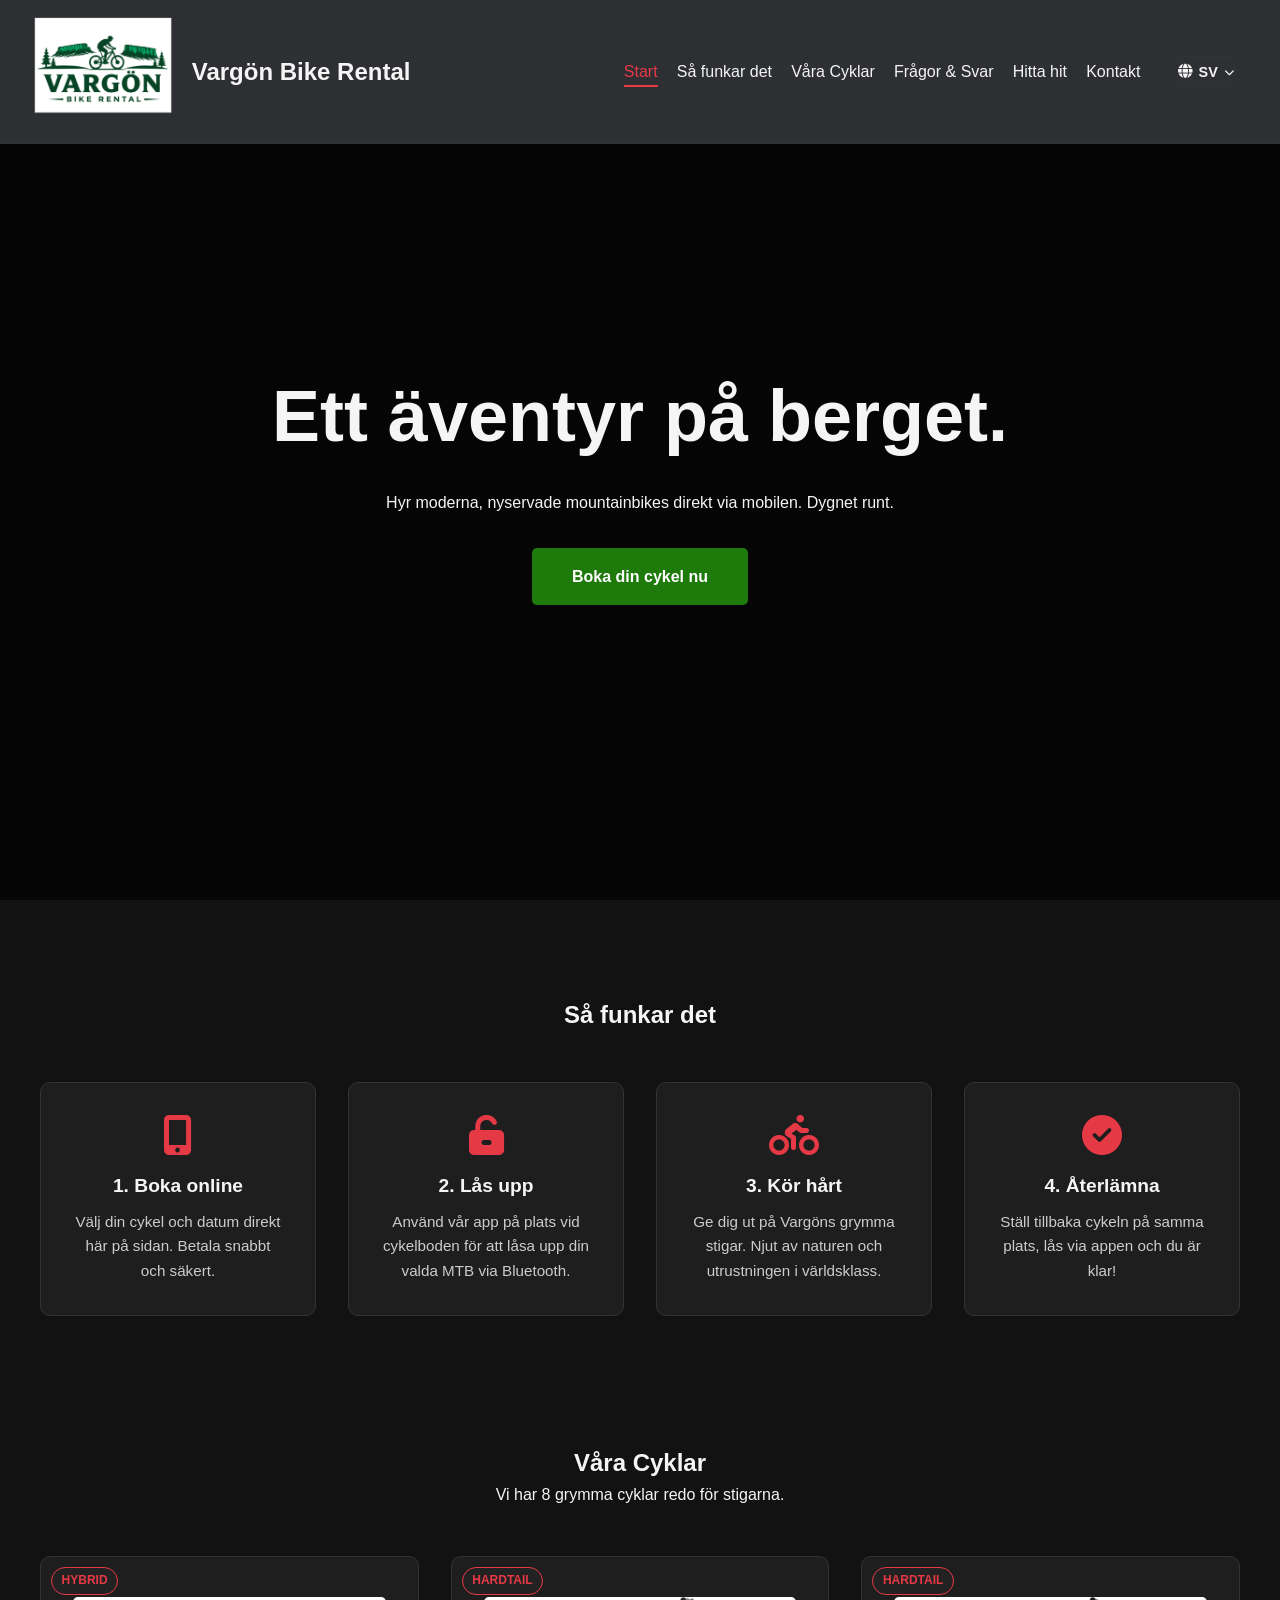
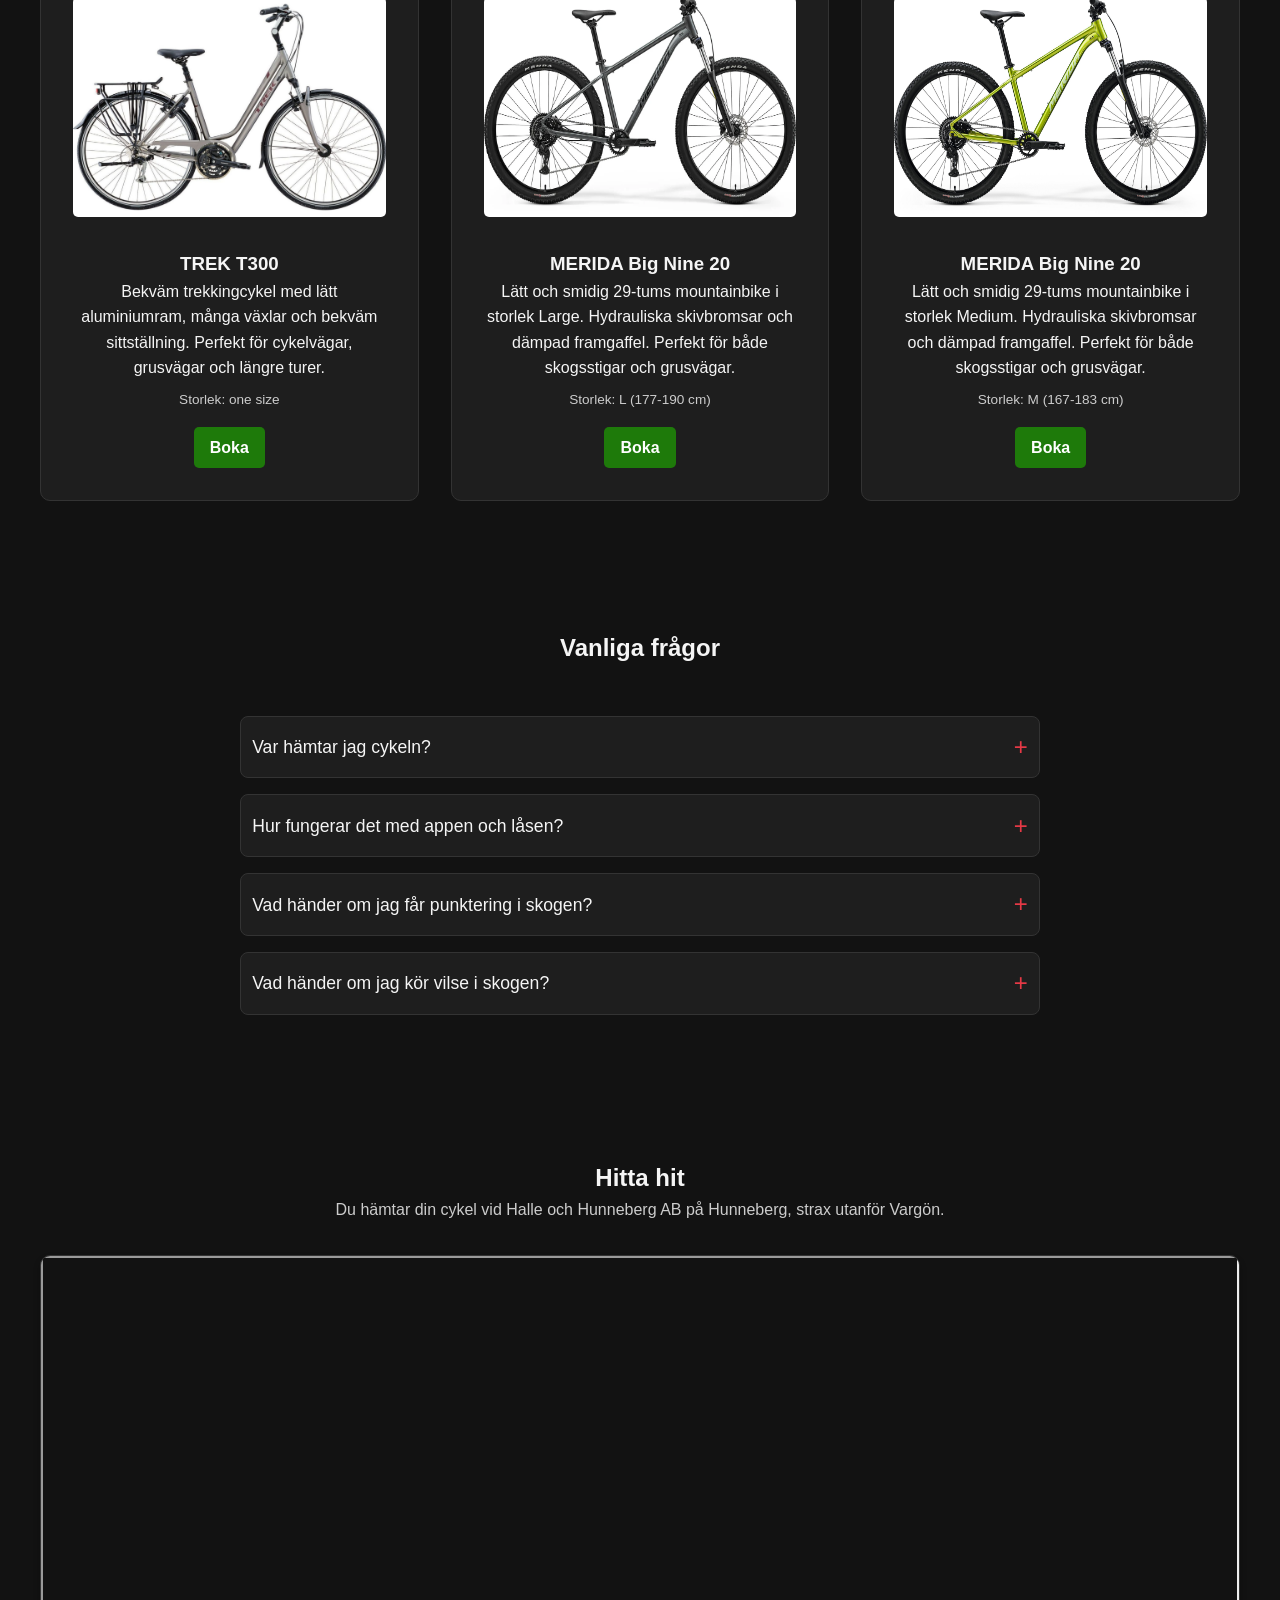
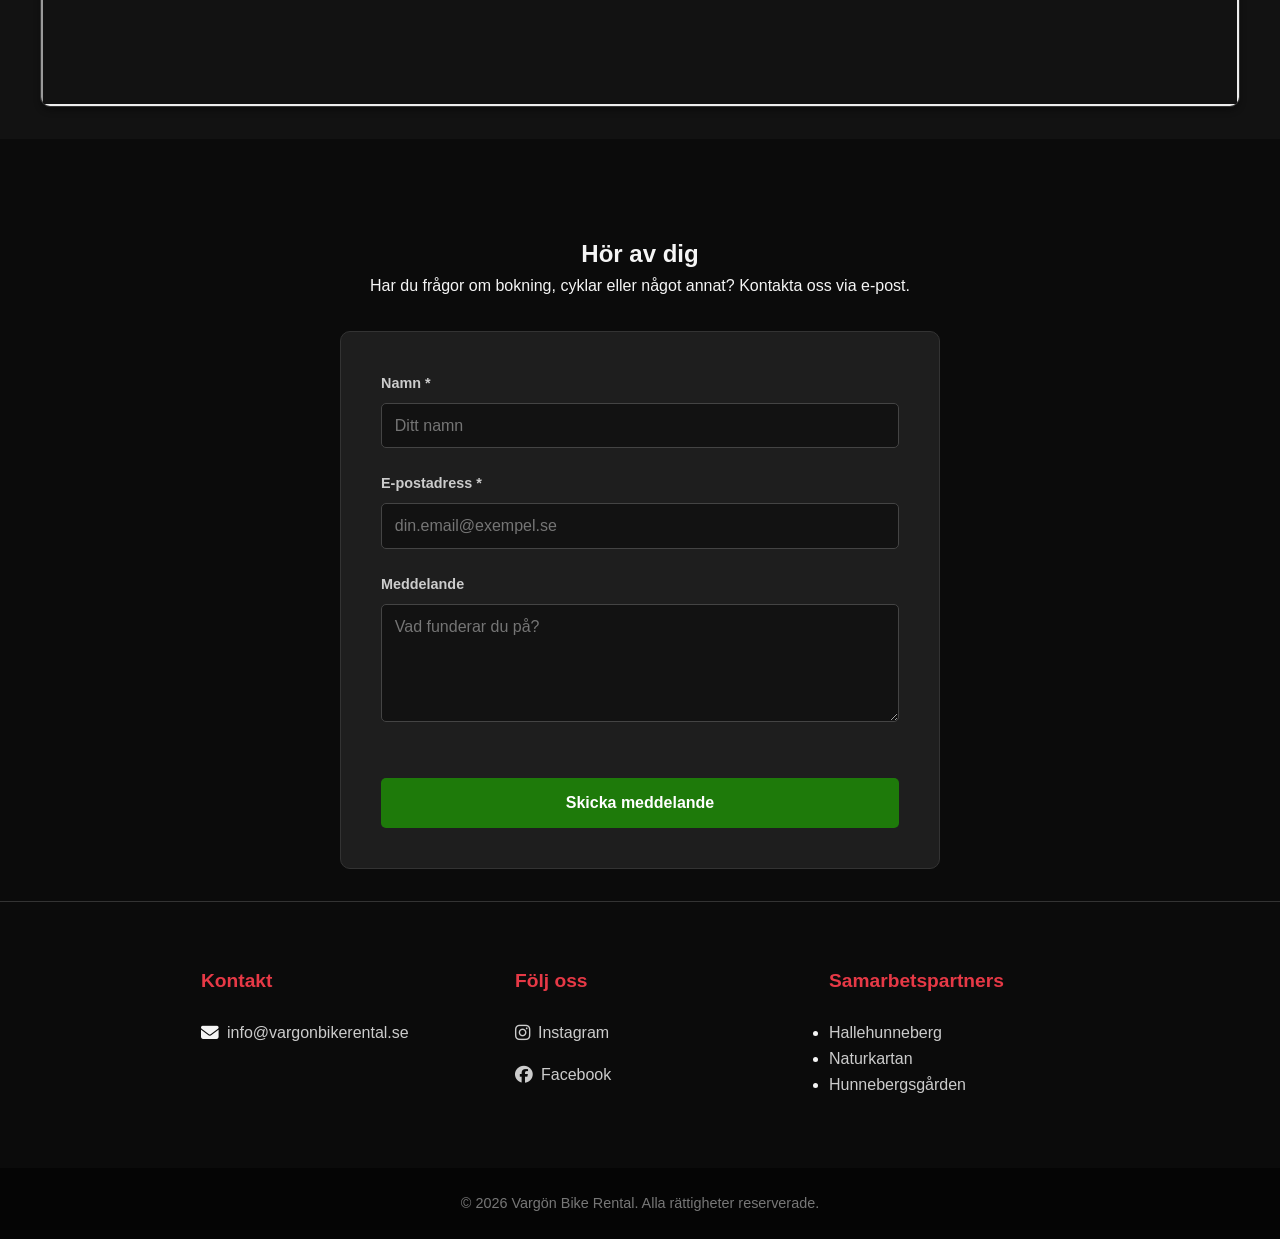
==== index.html @ ae0e1091 "tyska tilllagt" ====
<!doctype html>
<html lang="sv">
  <head>
    <meta charset="UTF-8" />
    <meta name="viewport" content="width=device-width, initial-scale=1.0" />
    <title>Vargön Bike Rental</title>
    <link rel="stylesheet" href="style.css" />
    <link
      rel="stylesheet"
      href="https://cdnjs.cloudflare.com/ajax/libs/font-awesome/6.4.0/css/all.min.css"
    />
    <script src="main.js" defer></script>
  </head>
  <body>
    <header>
      <div class="logo">
        <a href="#hero"
          ><img class="logo-pic" src="public/bild.png" alt="Vargön Bike Rental"
        /></a>
        <p>Vargön Bike Rental</p>
      </div>

      <nav>
        <ul id="nav-menu">
          <li><a href="#hero" data-i18n="nav-home">Start</a></li>
          <li><a href="#how-it-works" data-i18n="nav-how">Så funkar det</a></li>
          <li><a href="#bikes" data-i18n="nav-bikes">Våra Cyklar</a></li>
          <li><a href="#faq" data-i18n="nav-faq">Frågor & Svar</a></li>
          <li><a href="#location" data-i18n="nav-location">Hitta hit</a></li>
          <li><a href="#contact" data-i18n="nav-contact">Kontakt</a></li>
        </ul>
      </nav>
      <div class="lang-dropdown">
        <button id="lang-toggle" class="lang-btn">
          <i class="fa-solid fa-globe"></i>
          <span id="lang-text">SV</span>
          <i class="fa-solid fa-chevron-down" style="font-size: 0.7em"></i>
        </button>

        <ul id="lang-menu" class="lang-menu">
          <li><a href="#" data-lang="sv">Svenska (SV)</a></li>
          <li><a href="#" data-lang="en">English (EN)</a></li>
          <li><a href="#" data-lang="de">Deutsch (DE)</a></li>
        </ul>
      </div>
      <div class="hamburger" id="hamburger">
        <span class="bar"></span>
        <span class="bar"></span>
        <span class="bar"></span>
      </div>
    </header>

    <section id="hero">
      <h1 data-i18n="hero-title">Ett äventyr på berget.</h1>
      <p data-i18n="hero-desc">
        Hyr moderna, nyservade mountainbikes direkt via mobilen. Dygnet runt.
      </p>
      <a href="#bikes" class="btn" data-i18n="hero-btn">Boka din cykel nu</a>
    </section>

    <section id="how-it-works">
      <h2 data-i18n="how-title">Så funkar det</h2>

      <div class="steps-grid">
        <div class="step-card">
          <i class="fa-solid fa-mobile-screen-button step-icon"></i>
          <h3 data-i18n="how-step1">1. Boka online</h3>
          <p data-i18n="how-step1-desc">
            Välj din cykel och datum direkt här på sidan. Betala snabbt och
            säkert.
          </p>
        </div>

        <div class="step-card">
          <i class="fa-solid fa-unlock-keyhole step-icon"></i>
          <h3 data-i18n="how-step2">2. Lås upp</h3>
          <p data-i18n="how-step2-desc">
            Använd vår app på plats vid cykelboden för att låsa upp din valda
            MTB via Bluetooth.
          </p>
        </div>

        <div class="step-card">
          <i class="fa-solid fa-person-biking step-icon"></i>
          <h3 data-i18n="how-step3">3. Kör hårt</h3>
          <p data-i18n="how-step3-desc">
            Ge dig ut på Vargöns grymma stigar. Njut av naturen och utrustningen
            i världsklass.
          </p>
        </div>

        <div class="step-card">
          <i class="fa-solid fa-circle-check step-icon"></i>
          <h3 data-i18n="how-step4">4. Återlämna</h3>
          <p data-i18n="how-step4-desc">
            Ställ tillbaka cykeln på samma plats, lås via appen och du är klar!
          </p>
        </div>
      </div>
    </section>

    <section id="bikes">
      <h2 data-i18n="bikes-title">Våra Cyklar</h2>
      <p data-i18n="bikes-desc">Vi har 8 grymma cyklar redo för stigarna.</p>

      <div class="bike-grid" id="bike-grid"></div>
    </section>

    <!-- Frågor & Svar -->
    <section id="faq">
      <h2 data-i18n="faq-title">Vanliga frågor</h2>

      <div class="faq-container">
        <details>
          <summary data-i18n="faq-question1">Var hämtar jag cykeln?</summary>
          <div class="faq-answer">
            <p data-i18n="faq-answer1">
              Du hämtar och lämnar cykeln vid cykelboden. Exakt adress och
              vägbeskrivning får du i bekräftelsemailet när du bokar.
            </p>
          </div>
        </details>

        <details>
          <summary data-i18n="faq-question2">
            Hur fungerar det med appen och låsen?
          </summary>
          <div class="faq-answer">
            <p data-i18n="faq-answer2">
              När du har bokat får du en länk för att ladda ner vår app. När du
              är framme vid cykeln använder du appen för att låsa upp det smarta
              låset via Bluetooth. Enkelt och helt kontaktlöst!
            </p>
          </div>
        </details>

        <details>
          <summary data-i18n="faq-question3">
            Vad händer om jag får punktering i skogen?
          </summary>
          <div class="faq-answer">
            <p data-i18n="faq-answer3">
              Vid punktering kan du ringa numret som fanns i bekräftelsemailet.
            </p>
          </div>
        </details>

        <details>
          <summary data-i18n="faq-question4">
            Vad händer om jag kör vilse i skogen?
          </summary>
          <div class="faq-answer">
            <p data-i18n="faq-answer4">Ring 112.</p>
          </div>
        </details>
      </div>
    </section>

    <section id="location">
      <h2 data-i18n="location-title">Hitta hit</h2>
      <p
        data-i18n="location-desc"
        style="margin-bottom: 2rem; color: var(--text-muted)"
      >
        Du hämtar din cykel vid Halle och Hunneberg AB på Hunneberg, strax
        utanför Vargön.
      </p>

      <div class="map-container">
        <iframe
          id="map"
          src="https://www.google.com/maps/embed?pb=!1m14!1m12!1m3!1d943.9028123302743!2d12.430506090693225!3d58.34672899799437!2m3!1f0!2f0!3f0!3m2!1i1024!2i768!4f13.1!5e1!3m2!1ssv!2sse!4v1781738205850!5m2!1ssv!2sse"
          allowfullscreen=""
          loading="lazy"
          referrerpolicy="no-referrer-when-downgrade"
        ></iframe>
      </div>
    </section>
    <section id="contact">
      <h2 data-i18n="contact-title">Hör av dig</h2>
      <p data-i18n="contact-desc" id="contact-description">
        Har du frågor om bokning, cyklar eller något annat? Kontakta oss via
        e-post.
      </p>

      <form id="contact-form" action="" method="POST">
        <div class="form-group">
          <label for="name" data-i18n="contact-name">Namn *</label>
          <input
            type="text"
            id="name"
            name="name"
            required
            data-i18n-placeholder="contact-name-placeholder"
            placeholder="Ditt namn"
          />
        </div>

        <div class="form-group">
          <label for="email" data-i18n="contact-email">E-postadress *</label>
          <input
            type="email"
            id="email"
            name="email"
            required
            data-i18n-placeholder="contact-email-placeholder"
            placeholder="din.email@exempel.se"
          />
        </div>

        <div class="form-group">
          <label for="message" data-i18n="contact-message">Meddelande</label>
          <textarea
            id="message"
            name="message"
            rows="5"
            required
            data-i18n-placeholder="contact-message-placeholder"
            placeholder="Vad funderar du på?"
          ></textarea>
        </div>

        <button type="submit" class="btn form-btn" data-i18n="contact-submit">
          Skicka meddelande
        </button>
      </form>
    </section>

    <footer>
      <div class="footer-container">
        <!-- <div class="footer-col">
          <h3>Vargön Bike Rental</h3>
          <p>
            Din lokala cykeluthyrning. Vi gör det enkelt att uppleva naturen på
            två hjul med modern utrustning och smarta lösningar.
          </p>
        </div> -->

        <div class="footer-col">
          <h3 data-i18n="footer-contact-title">Kontakt</h3>
          <!-- <p>
            <i class="fa-solid fa-location-dot"></i> Hunneberg 123, <br />468 31
            Vargön
          </p>
          <p>
            <i class="fa-solid fa-phone"></i>
            <a href="tel:+46701234567">070-123 45 67</a>
          </p> -->
          <p>
            <i class="fa-solid fa-envelope"></i>
            <a href="mailto:info@vargonbikerental.se"
              >info@vargonbikerental.se</a
            >
          </p>
        </div>

        <div class="footer-col">
          <h3 data-i18n="footer-follow-title">Följ oss</h3>
          <a
            href="https://www.instagram.com/vargonbikerental"
            class="social-link"
            target="_blank"
            rel="noopener noreferrer"
            ><i class="fa-brands fa-instagram"></i> Instagram</a
          >
          <a
            href="https://facebook.com/share/1H1xtr79dV"
            class="social-link"
            target="_blank"
            rel="noopener noreferrer"
            ><i class="fa-brands fa-facebook"></i> Facebook</a
          >
        </div>

        <div class="footer-col">
          <h3 data-i18n="footer-partners-title">Samarbetspartners</h3>
          <ul>
            <li>
              <a
                href="https://hallehunneberg.se"
                target="_blank"
                rel="noopener noreferrer"
                >Hallehunneberg</a
              >
            </li>
            <li>
              <a
                href="https://www.naturkartan.se"
                target="_blank"
                rel="noopener noreferrer"
                >Naturkartan</a
              >
            </li>
            <li>
              <a
                href="https://www.hunnebergsgard.com"
                target="_blank"
                rel="noopener noreferrer"
                >Hunnebergsgården</a
              >
            </li>
          </ul>
        </div>
      </div>
      <div class="footer-bottom">
        <p data-i18n="footer-copyright">
          &copy; 2026 Vargön Bike Rental. Alla rättigheter reserverade.
        </p>
      </div>
    </footer>
  </body>
</html>
---- style.css ----
/* ==========================================
   TEMA-INSTÄLLNINGAR (ÄNDRA DETTA HÄR!)
   ========================================== */
:root {
  /* Färger */
  --bg-color: #121212;
  --bg-alt-color: #0b0b0b; /* För sektioner som ska sticka ut lite (ex. kontakt, footer) */
  --card-bg: #1e1e1e;
  --text-color: #f5f5f5;
  --text-muted: #cccccc; /* Grå text för brödtext/ikoner */
  --primary-color: #e63946; /* Din röda accentfärg */
  --border-color: #333;
  --nav-color: rgba(69, 72, 78, 0.652); /* För navigationens bakgrundsfärg */
  --nav-link-color: #f5f5f5; /* För navigationens länkar */
  --logo-color: #f5f5f5; /* För logotypen */
  --button-color: #1e7a0a; /* För knappar */
  --button-hover-color: #145207;

  /* Typografi */
  --font-main: "Segoe UI", Tahoma, Geneva, Verdana, sans-serif;

  /* Layout & Former */
  --border-radius-sm: 5px; /* Knappar och inputs */
  --border-radius-lg: 10px; /* Kort och stora rutor */
  --max-width: 1200px; /* Hur bred sidan får bli på stora skärmar */
}

/* ==========================================
   GRUNDINSTÄLLNINGAR
   ========================================== */
* {
  box-sizing: border-box;
  margin: 0;
  padding: 0;
  font-family: var(--font-main);
}

html {
  scroll-behavior: smooth;
}

body {
  background-color: var(--bg-color);
  color: var(--text-color);
  line-height: 1.6;
}

section {
  padding: 6rem 2rem 2rem;
  display: flex;
  flex-direction: column;
  align-items: center;
}

/* Allmänna knappar */
.btn {
  display: inline-block;
  background-color: var(--button-color);
  color: white;
  padding: 1rem 2.5rem;
  text-decoration: none;
  font-weight: bold;
  border-radius: var(--border-radius-sm);
  margin-top: 2rem;
  transition:
    transform 0.2s,
    background 0.3s;
}

.btn:hover {
  background-color: var(--button-hover-color); /* Något mörkare grönt */
  transform: scale(1.05);
}

/* ==========================================
   HEADER & NAVIGATION
   ========================================== */
header {
  position: fixed;
  top: 0;
  width: 100%;
  background-color: var(--nav-color);
  padding: 1rem 2rem;
  display: flex;
  justify-content: space-between;
  align-items: center;
  z-index: 1000;
  border-bottom: 1px solid var(--border-color);
}

/* 1. Trycker menyn hela vägen till höger */
header nav {
  margin-left: auto;
  margin-right: 1.5rem; /* Skapar lite luft mellan menyn och språkknappen */
}

.logo-pic {
  height: 100px;
  width: auto;
  /* border-radius: 10%; */
  object-fit: cover;
  margin-right: 0.5rem;
}

.logo {
  display: flex;
  align-items: center; /* Centrerar texten vertikalt i förhållande till bilden */
  gap: 10px; /* Ger ett snyggt avstånd mellan bilden och texten */

  font-size: 1.5rem;
  font-weight: bold;
  color: var(--logo-color);
}

nav ul {
  list-style: none;
  display: flex;
  gap: 1.2rem;
}

nav a {
  color: var(--nav-link-color);
  text-decoration: none;
  font-weight: 500;
  transition: color 0.3s;
}

nav a.active {
  color: var(--primary-color);
  border-bottom: 2px solid var(--primary-color);
  padding-bottom: 5px;
}

nav a:hover {
  color: var(--primary-color);
}

/* Val av språk dropdown */
.lang-dropdown {
  position: relative; /* Viktigt för att listan ska hamna rätt */
}

/* Själva rullgardinslistan (Dold som standard) */
.lang-menu {
  position: absolute;
  top: 120%; /* Placerar den strax under knappen */
  right: 0; /* Högerställer den mot knappen */
  background-color: var(--card-bg);
  border: 1px solid var(--border-color);
  border-radius: var(--border-radius-sm);
  list-style: none;
  min-width: 140px;
  display: none; /* Dold från start! */
  flex-direction: column;
  box-shadow: 0 4px 10px rgba(0, 0, 0, 0.5);
  overflow: hidden;
}

/* Klassen vi lägger till med JavaScript för att visa listan */
.lang-menu.show {
  display: flex;
}

/* Länkarna inuti listan */
.lang-menu li a {
  display: block;
  padding: 0.8rem 1rem;
  color: var(--text-color);
  text-decoration: none;
  font-size: 0.9rem;
  transition:
    background 0.2s,
    color 0.2s;
}

/* 2. Gör språkknappen snygg och modern */
.lang-btn {
  background: transparent;
  border: 1px solid var(--border-color);
  color: var(--text-color);
  padding: 0.4rem 0.8rem;
  border-radius: 20px;
  cursor: pointer;
  font-weight: 600;
  display: flex;
  align-items: center;
  gap: 0.4rem;
  transition: all 0.3s ease;
  font-size: 0.9rem;
}

.lang-btn:hover {
  border-color: var(--primary-color);
  color: var(--primary-color);
}

.lang-menu li a:hover {
  background-color: var(--bg-alt-color);
  color: var(--primary-color);
}

/* Hamburgermeny (Ikon) */
.hamburger {
  display: none;
  cursor: pointer;
  flex-direction: column;
  gap: 5px;
  z-index: 1001;
}

.hamburger .bar {
  width: 25px;
  height: 3px;
  background-color: var(--text-color);
  transition: all 0.3s ease;
}

/* ==========================================
   SEKTION 1: HERO
   ========================================== */
#hero {
  min-height: 100vh;
  justify-content: center;
  text-align: center;
  background:
    linear-gradient(rgba(0, 0, 0, 0.7), rgba(0, 0, 0, 0.7)),
    url("https://www.sveaskog.se/globalassets/bilder/jakt-fiske-och-friluftsliv/ekoparker/halle--och-hunneberg/halle-_20_26_20hunneberg-3.jpg")
      center/cover;
}

#hero h1 {
  font-size: clamp(2.5rem, 5vw + 1rem, 4.5rem);
  margin-bottom: 1rem;
}

/* ==========================================
   SEKTION 2: SÅ FUNKAR DET
   ========================================== */
.steps-grid {
  display: grid;
  /* Detta skapar 4 kolumner på stor skärm, men staplar dem på mobilen */
  grid-template-columns: repeat(auto-fit, minmax(200px, 1fr));
  gap: 2rem;
  width: 100%;
  max-width: var(--max-width);
  margin-top: 3rem;
}

.step-card {
  background-color: var(--card-bg);
  padding: 2rem;
  border-radius: var(--border-radius-lg);
  text-align: center;
  border: 1px solid var(--border-color);
  transition: transform 0.3s ease;
}

/* En liten sväv-effekt när man drar musen över stegen */
/* .step-card:hover {
  transform: translateY(-2px);
  border-color: var(--primary-color);
} */

.step-icon {
  font-size: 2.5rem;
  color: var(--primary-color);
  margin-bottom: 1rem;
}

.step-card h3 {
  margin-bottom: 0.5rem;
  font-size: 1.2rem;
}

.step-card p {
  color: var(--text-muted);
  font-size: 0.95rem;
}

/* ==========================================
   SEKTION 3: VÅRA CYKLAR
   ========================================== */
.bike-grid {
  display: grid;
  grid-template-columns: repeat(auto-fit, minmax(300px, 1fr));
  gap: 2rem;
  width: 100%;
  max-width: var(--max-width);
  margin-top: 3rem;
}

.bike-card {
  position: relative;
  background-color: var(--card-bg);
  padding: 2.5rem 2rem 2rem 2rem;
  border-radius: var(--border-radius-lg);
  text-align: center;
  border: 1px solid var(--border-color);
}

.bike-image {
  width: 100%;
  height: 220px;
  object-fit: fill;
  border-radius: var(--border-radius-sm);
  margin-bottom: 1.5rem;
}
.bike-badge {
  position: absolute;
  top: 10px;
  left: 10px;
  background-color: #222;
  border: 1px solid var(--primary-color);
  color: var(--primary-color);
  padding: 0.2rem 0.6rem;
  font-size: 0.75rem;
  font-weight: bold;
  border-radius: 20px;
  text-transform: uppercase;
}

/* ==========================================
   SEKTION 4: FAQ (FRÅGOR OCH SVAR)
   ========================================== */
.faq-container {
  width: 100%;
  max-width: 800px;
  margin-top: 3rem;
}

details {
  background-color: var(--card-bg);
  border: 1px solid var(--border-color);
  border-radius: 8px;
  margin-bottom: 1rem;
  overflow: hidden;
}

summary {
  padding: 0.7rem;
  font-size: 1.1rem;
  font-weight: 500;
  cursor: pointer;
  list-style: none;
  display: flex;
  justify-content: space-between;
  align-items: center;
}

summary::after {
  content: "+";
  font-size: 1.5rem;
  color: var(--primary-color);
  transition: transform 0.3s ease;
}

details[open] summary::after {
  transform: rotate(45deg);
}

summary::-webkit-details-marker {
  display: none;
}

.faq-answer {
  padding: 0 1.5rem 1.5rem 1.5rem;
  color: var(--text-muted);
  border-top: 1px solid var(--border-color);
  margin-top: 0.5rem;
  padding-top: 1.5rem;
}

/* ==========================================
   SEKTION 5: HITTA HIT
   ========================================== */
#location {
  width: 100%;
}

.map-container {
  width: 100%;
  max-width: var(--max-width);
  border-radius: var(--border-radius-lg);
  overflow: hidden; /* Detta är magin! Det klipper av iframens vassa hörn så de blir runda */
  border: 1px solid var(--border-color);
  box-shadow: 0 4px 6px rgba(0, 0, 0, 0.3); /* En liten, subtil skugga */
}

/* Tvingar kartan att fylla hela rutan snyggt */
.map-container iframe {
  width: 100%;
  height: 450px;
  display: block; /* Tar bort det lilla fula glappet som ibland uppstår i botten */
}

/* På mobiler är det skönt om kartan inte är fullt lika hög */
@media (max-width: 800px) {
  .map-container iframe {
    height: 300px;
  }
}
/* ==========================================
   SEKTION 6: KONTAKT
   ========================================== */
#contact {
  background-color: var(--bg-alt-color);
}

#contact-description {
  margin-bottom: 2rem;
  text-align: center;
  max-width: 600px;
}

#contact-form {
  width: 100%;
  max-width: 600px;
  margin: 0 auto;
  background-color: var(--card-bg);
  padding: 2.5rem;
  border-radius: var(--border-radius-lg);
  border: 1px solid var(--border-color);
}

.form-group {
  margin-bottom: 1.5rem;
  display: flex;
  flex-direction: column;
  text-align: left;
}

.form-group label {
  font-size: 0.9rem;
  font-weight: 600;
  margin-bottom: 0.5rem;
  color: var(--text-muted);
}

.form-group input,
.form-group textarea {
  width: 100%;
  padding: 0.8rem;
  background-color: var(--bg-color);
  border: 1px solid #444;
  border-radius: var(--border-radius-sm);
  color: var(--text-color);
  font-size: 1rem;
  transition:
    border-color 0.3s,
    box-shadow 0.3s;
}

.form-group input:focus,
.form-group textarea:focus {
  outline: none;
  border-color: var(--primary-color);
  box-shadow: 0 0 5px rgba(230, 57, 70, 0.3);
}

.form-btn {
  width: 100%;
  border: none;
  cursor: pointer;
  font-size: 1rem;
}

/* ==========================================
   FOOTER
   ========================================== */
footer {
  background-color: var(--bg-alt-color);
  border-top: 1px solid var(--border-color);
}

.footer-container {
  display: flex;
  justify-content: center;
  gap: 4rem;
  max-width: var(--max-width);
  margin: 0 auto;
  padding: 4rem 2rem;
  flex-wrap: wrap;
}

.footer-col {
  display: flex;
  flex-direction: column;
  align-items: flex-start;
  width: 250px;
}

.footer-col h3 {
  color: var(--primary-color);
  margin-bottom: 1.5rem;
  font-size: 1.2rem;
  align-self: flex-start;
}

.footer-col p,
.footer-col a.social-link {
  display: flex;
  align-items: center;
  gap: 0.5rem;
  margin-bottom: 1rem;
}

.footer-col i {
  font-size: 1.1rem;
}

.footer-col a {
  color: var(--text-muted);
  text-decoration: none;
  transition: color 0.3s;
}

.footer-col a:hover {
  color: var(--primary-color);
}

.footer-bottom {
  text-align: center;
  padding: 1.5rem;
  background-color: #050505;
  color: #777;
  font-size: 0.9rem;
}

/* ==========================================
   RESPONSIVITET (MOBIL & TABLET)
   ========================================== */
@media (max-width: 800px) {
  #hero h1 {
    font-size: 2.5rem;
  }

  section {
    padding: 5rem 1.5rem 3rem;
  }

  /* Mobilmeny / Hamburgare */
  .hamburger {
    display: flex;
  }

  nav ul {
    position: fixed;
    top: 0;
    left: 100%;
    width: 100%;
    height: 100vh;
    background-color: rgba(18, 18, 18, 0.98);
    flex-direction: column;
    justify-content: center;
    align-items: center;
    transition: left 0.4s ease;
  }

  nav ul.active {
    left: 0;
  }

  nav ul li {
    margin: 1.5rem 0;
  }

  nav ul li a {
    font-size: 1.5rem;
  }

  /* Hamburgar-animering */
  .hamburger.toggle .bar:nth-child(1) {
    transform: translateY(8px) rotate(45deg);
  }
  .hamburger.toggle .bar:nth-child(2) {
    opacity: 0;
  }
  .hamburger.toggle .bar:nth-child(3) {
    transform: translateY(-8px) rotate(-45deg);
  }
}
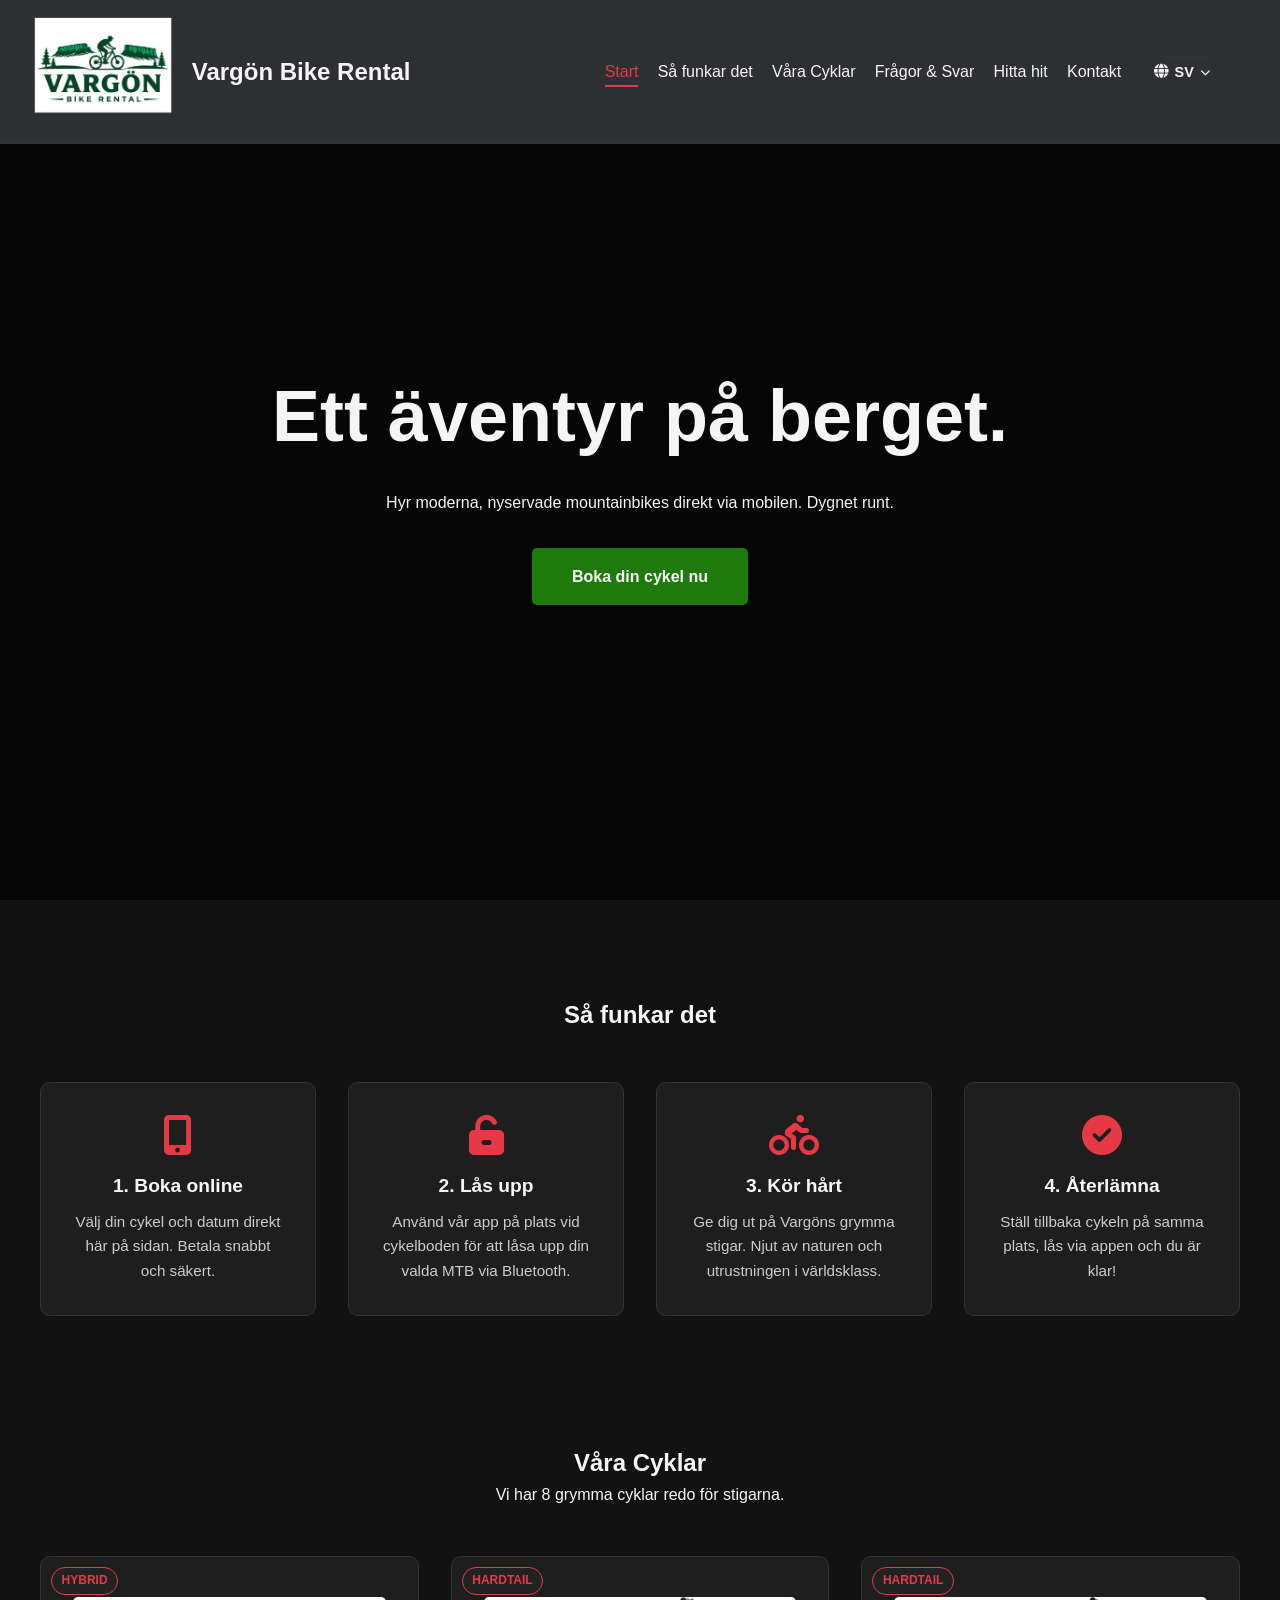
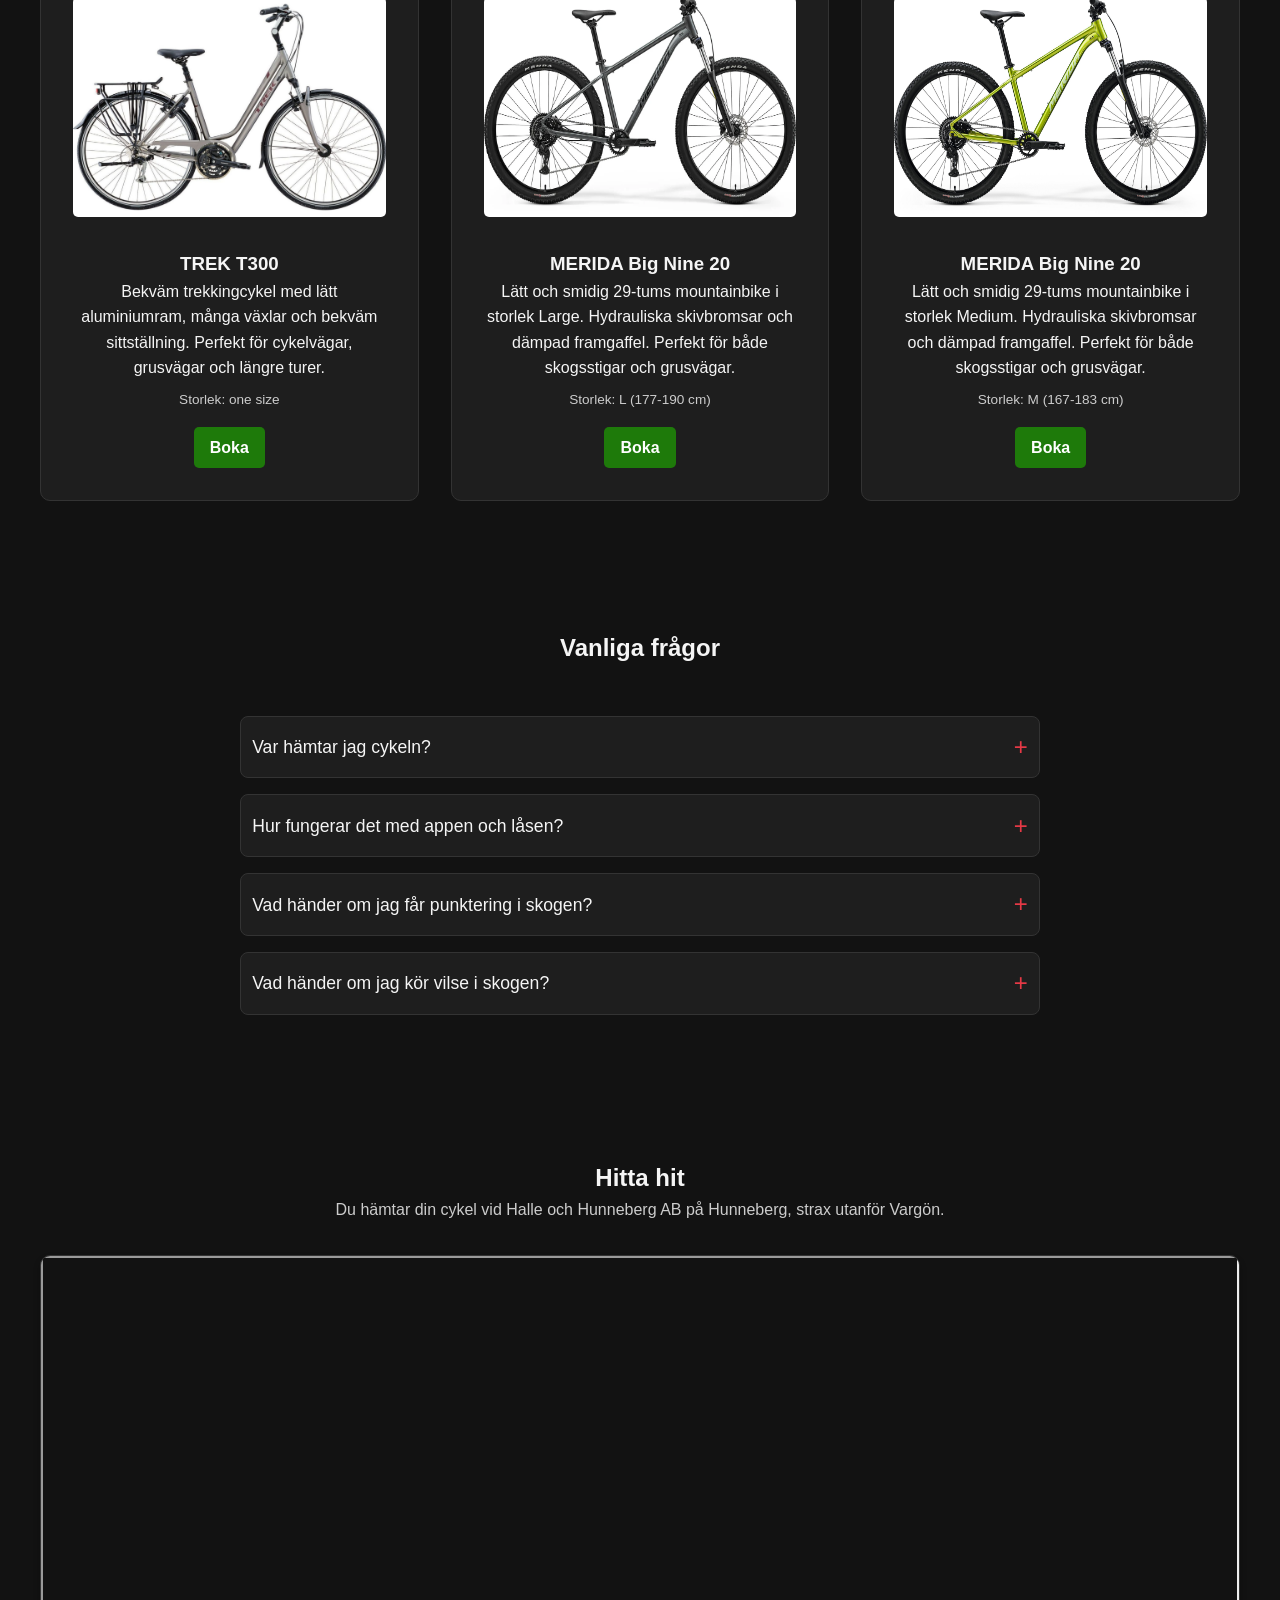
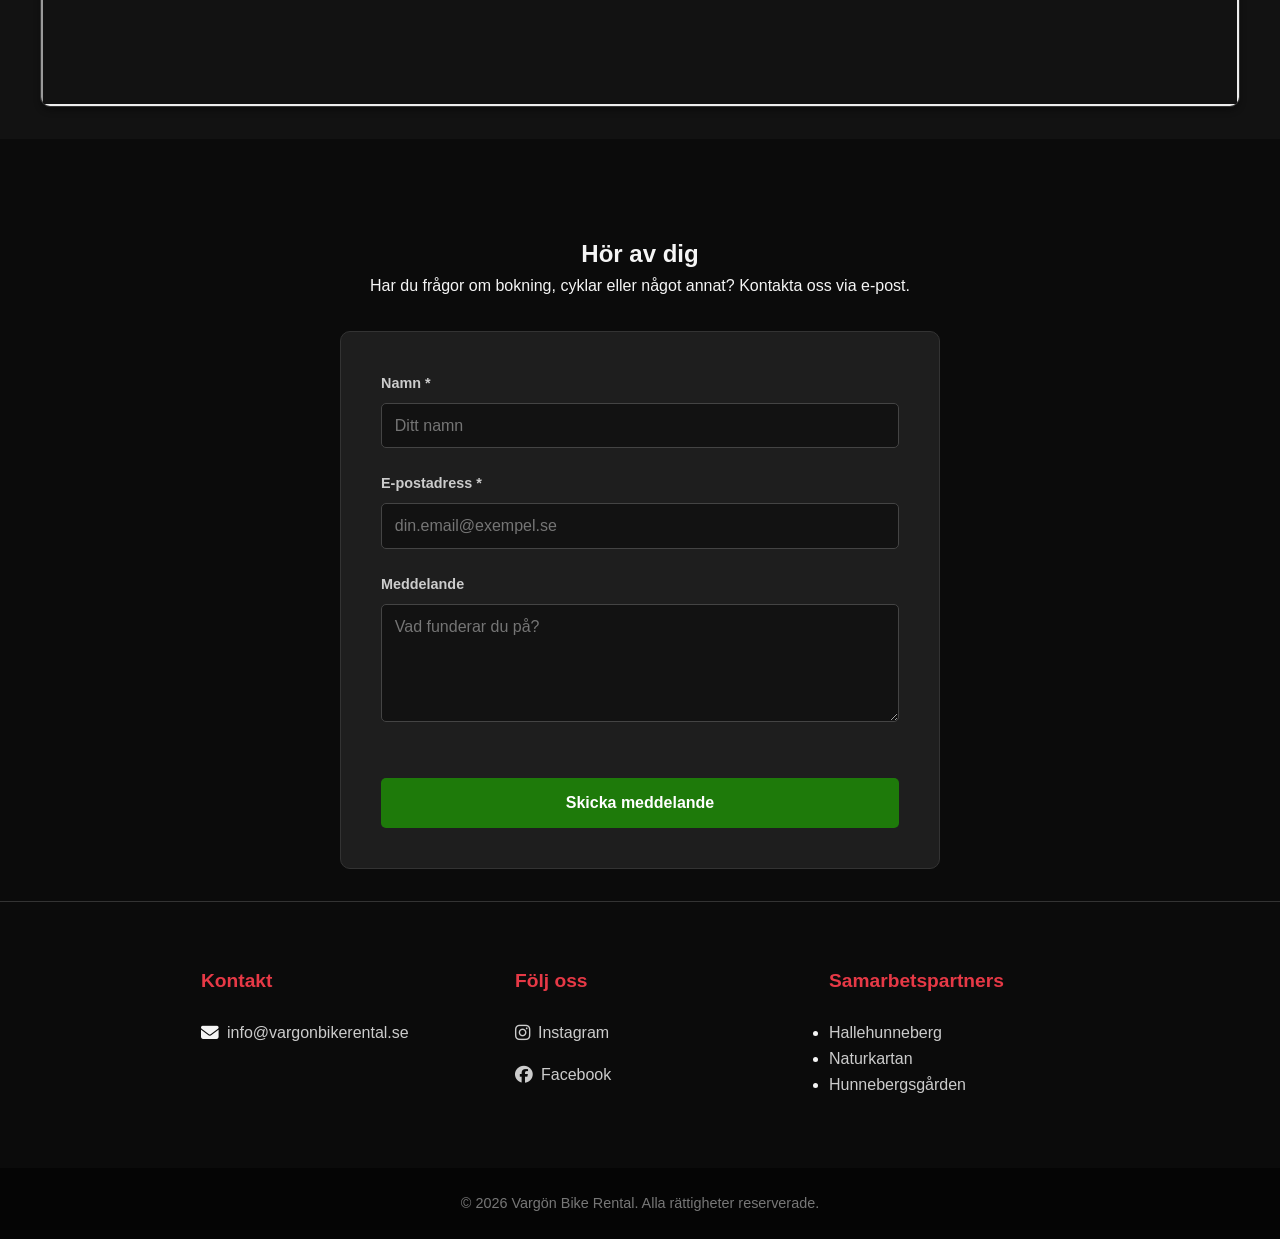
==== commit 5f0d2b6d: "." ====
--- a/index.html
+++ b/index.html
@@ -28,21 +28,27 @@
           <li><a href="#faq" data-i18n="nav-faq">Frågor & Svar</a></li>
           <li><a href="#location" data-i18n="nav-location">Hitta hit</a></li>
           <li><a href="#contact" data-i18n="nav-contact">Kontakt</a></li>
+
+          <li class="nav-lang">
+            <div class="lang-dropdown">
+              <button id="lang-toggle" class="lang-btn">
+                <i class="fa-solid fa-globe"></i>
+                <span id="lang-text">SV</span>
+                <i
+                  class="fa-solid fa-chevron-down"
+                  style="font-size: 0.7em"
+                ></i>
+              </button>
+
+              <ul id="lang-menu" class="lang-menu">
+                <li><a href="#" data-lang="sv">Svenska (SV)</a></li>
+                <li><a href="#" data-lang="en">English (EN)</a></li>
+                <li><a href="#" data-lang="de">Deutsch (DE)</a></li>
+              </ul>
+            </div>
+          </li>
         </ul>
       </nav>
-      <div class="lang-dropdown">
-        <button id="lang-toggle" class="lang-btn">
-          <i class="fa-solid fa-globe"></i>
-          <span id="lang-text">SV</span>
-          <i class="fa-solid fa-chevron-down" style="font-size: 0.7em"></i>
-        </button>
-
-        <ul id="lang-menu" class="lang-menu">
-          <li><a href="#" data-lang="sv">Svenska (SV)</a></li>
-          <li><a href="#" data-lang="en">English (EN)</a></li>
-          <li><a href="#" data-lang="de">Deutsch (DE)</a></li>
-        </ul>
-      </div>
       <div class="hamburger" id="hamburger">
         <span class="bar"></span>
         <span class="bar"></span>
--- a/style.css
+++ b/style.css
@@ -116,6 +116,7 @@
   list-style: none;
   display: flex;
   gap: 1.2rem;
+  align-items: center;
 }
 
 nav a {
@@ -159,6 +160,7 @@
 /* Klassen vi lägger till med JavaScript för att visa listan */
 .lang-menu.show {
   display: flex;
+  flex-direction: column;
 }
 
 /* Länkarna inuti listan */
@@ -545,15 +547,21 @@
 
   nav ul {
     position: fixed;
+    display: flex;
+    gap: 1.2rem;
     top: 0;
     left: 100%;
     width: 100%;
     height: 100vh;
     background-color: rgba(18, 18, 18, 0.98);
     flex-direction: column;
-    justify-content: center;
+    justify-content: flex-start; /* Uppdaterat för att underlätta scrolling */
     align-items: center;
     transition: left 0.4s ease;
+    list-style: none;
+    overflow-y: auto; /* Låter dig scrolla i menyn */
+    padding-top: 5rem; /* Luft i toppen så inget hamnar bakom loggan */
+    padding-bottom: 2rem; /* Luft i botten */
   }
 
   nav ul.active {
@@ -578,4 +586,36 @@
   .hamburger.toggle .bar:nth-child(3) {
     transform: translateY(-8px) rotate(-45deg);
   }
-}
+
+  /* Skapar lite luft ovanför knappen i mobilen */
+  .nav-lang {
+    margin-top: 1rem;
+    margin-bottom: 2rem;
+  }
+
+  /* Centrerar rullgardinslistan snyggt under knappen på mobilen */
+  .lang-menu {
+    position: relative;
+    top: 0;
+    left: 0;
+    transform: none;
+    margin-top: 0.5rem; /* Flyttar upp språken mycket närmare knappen! */
+    padding: 0; /* Rensar bort osynlig stoppning */
+    background: transparent;
+    border: none;
+    box-shadow: none;
+    align-items: center;
+    width: 100%;
+  }
+
+  /* Tar bort de gigantiska avstånden inuti just språk-menyn */
+  nav ul .lang-menu li {
+    margin: 0.5rem 0;
+  }
+
+  /* Gör språklänkarna lite mer kompakta */
+  nav ul .lang-menu li a {
+    font-size: 1.1rem;
+    padding: 0.5rem 1rem;
+  }
+}
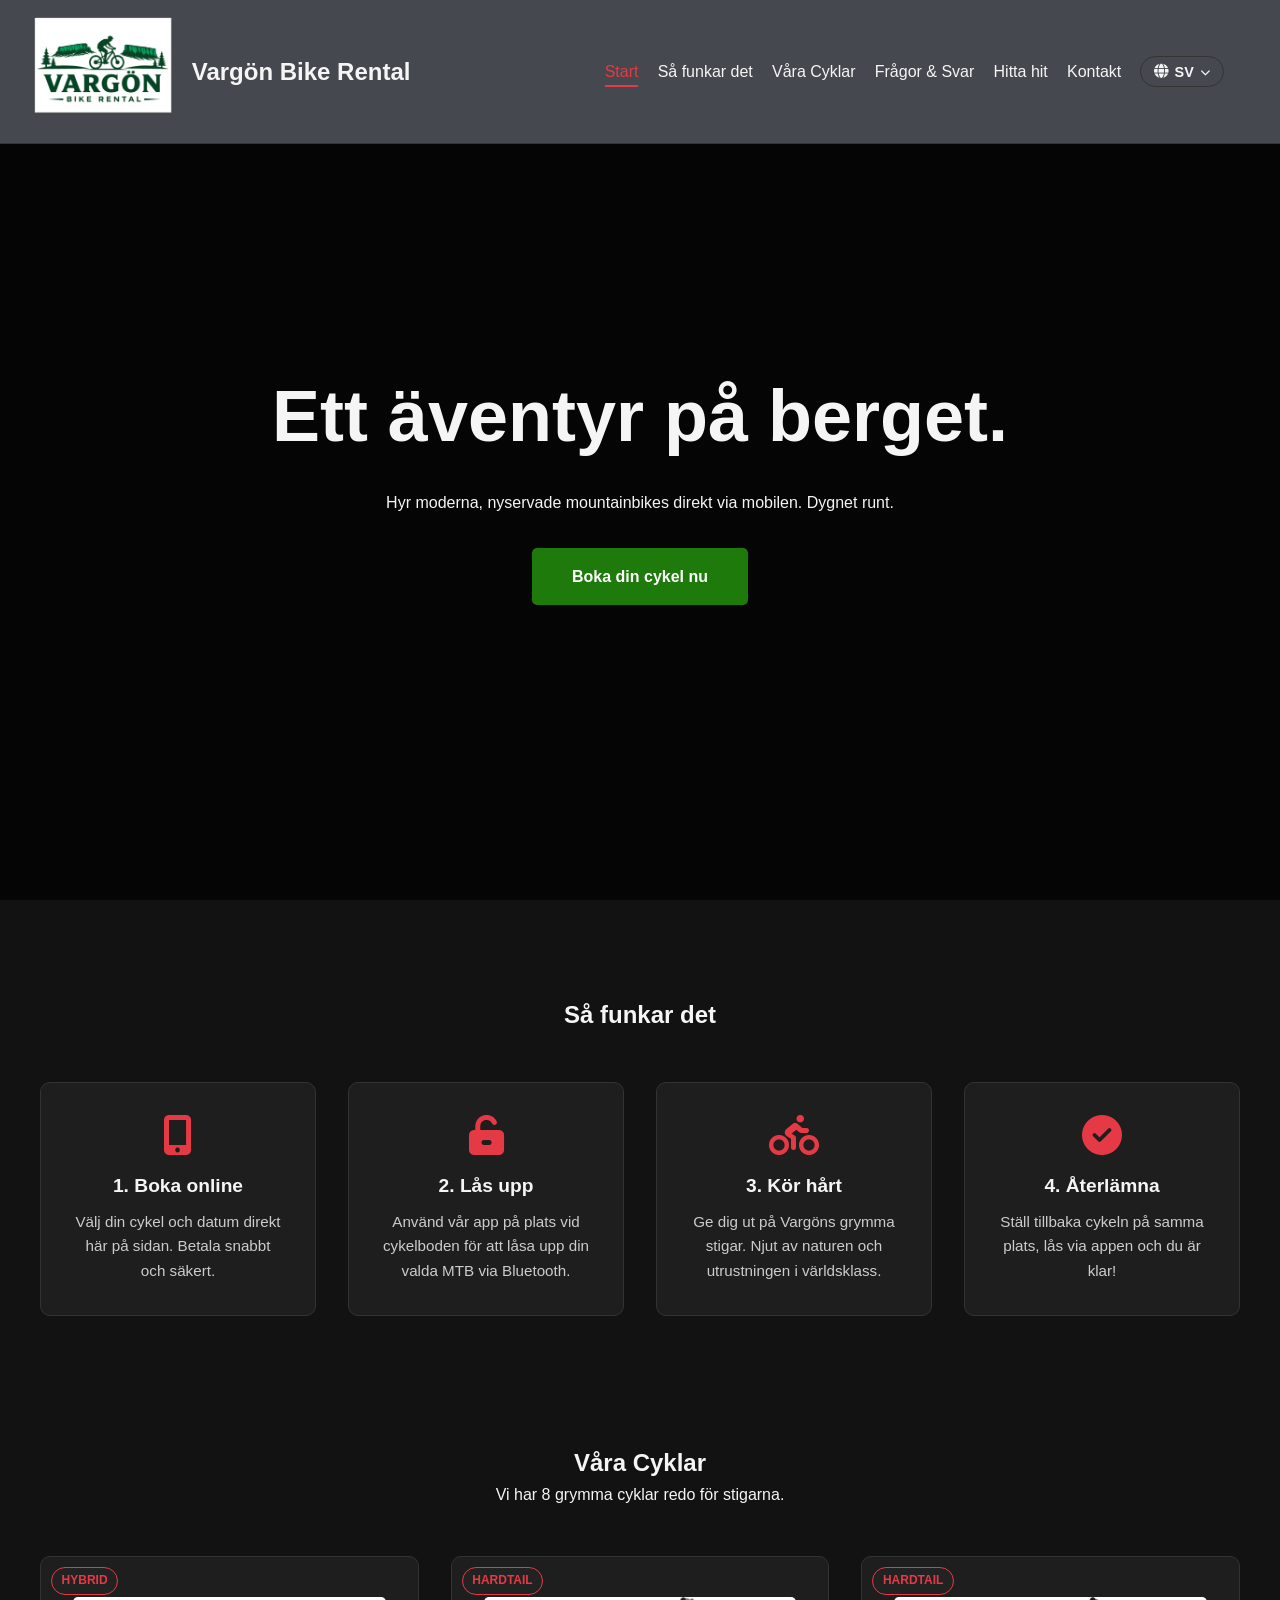
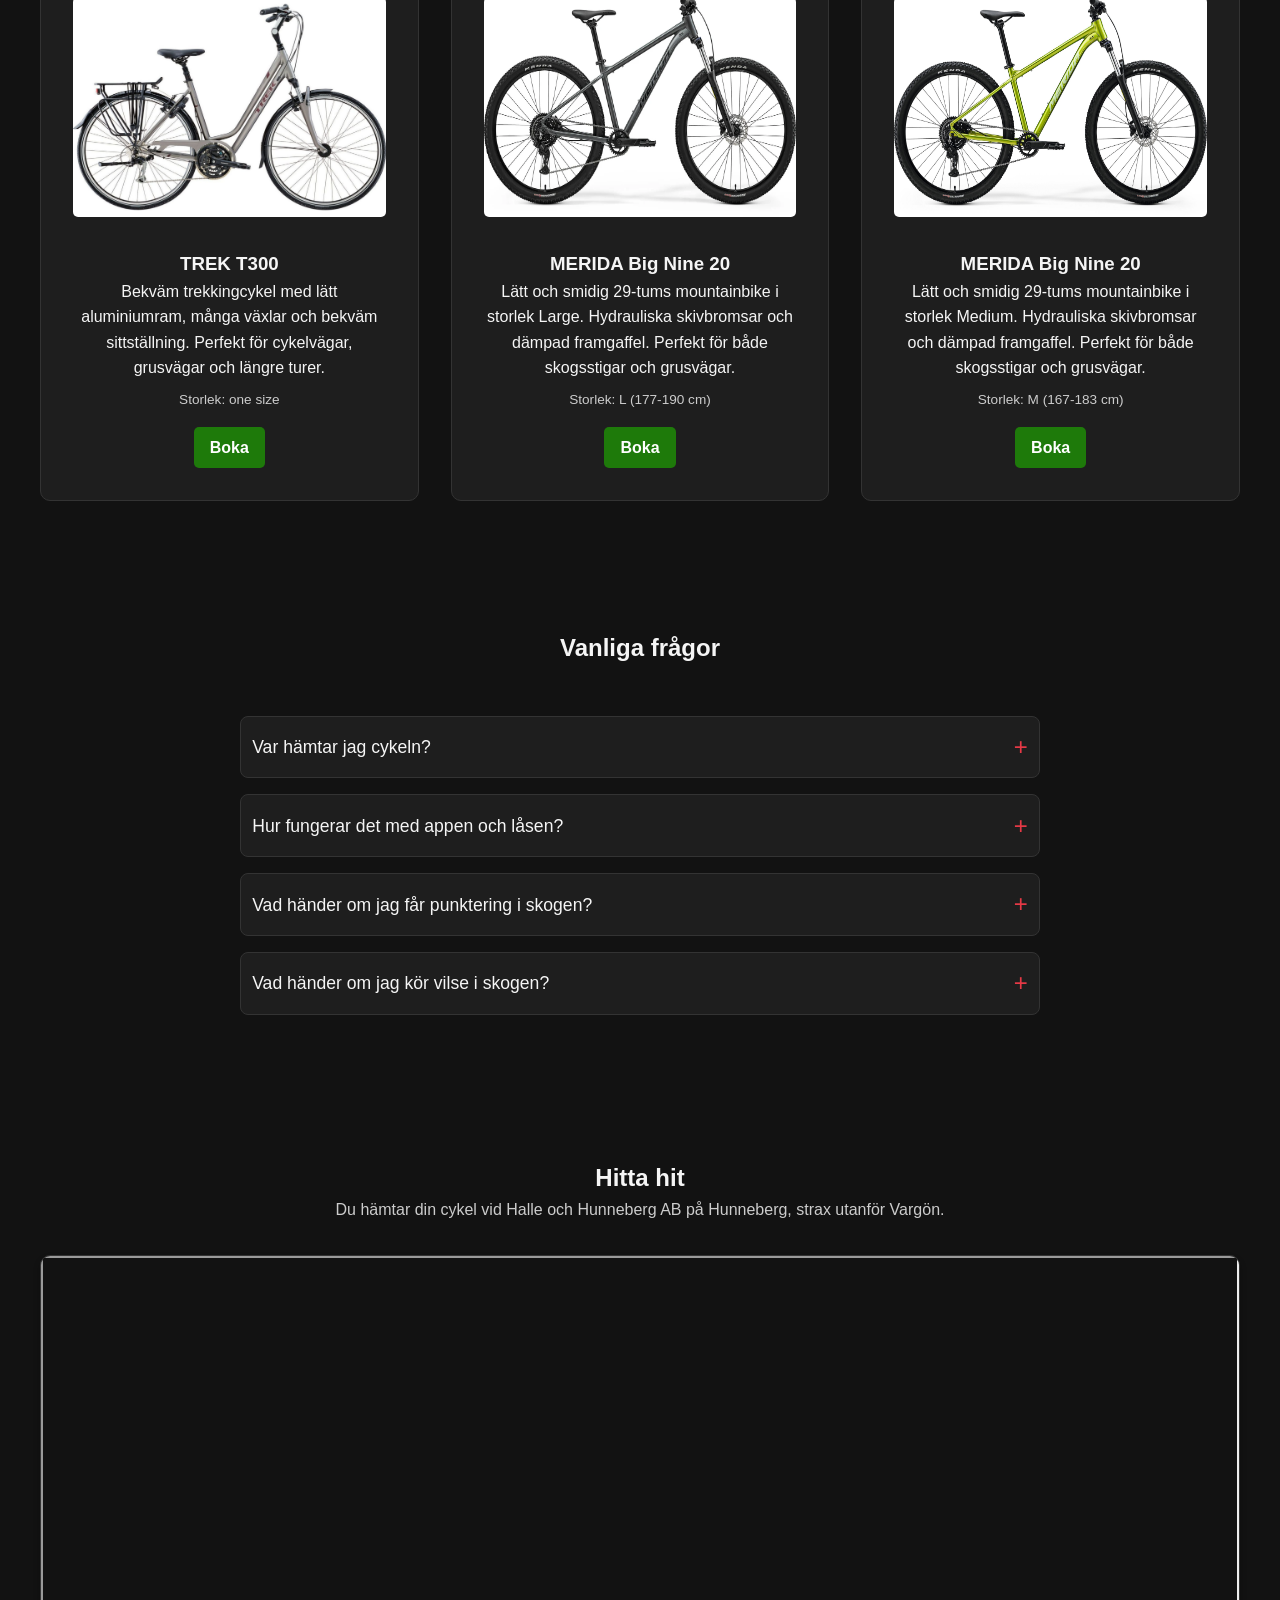
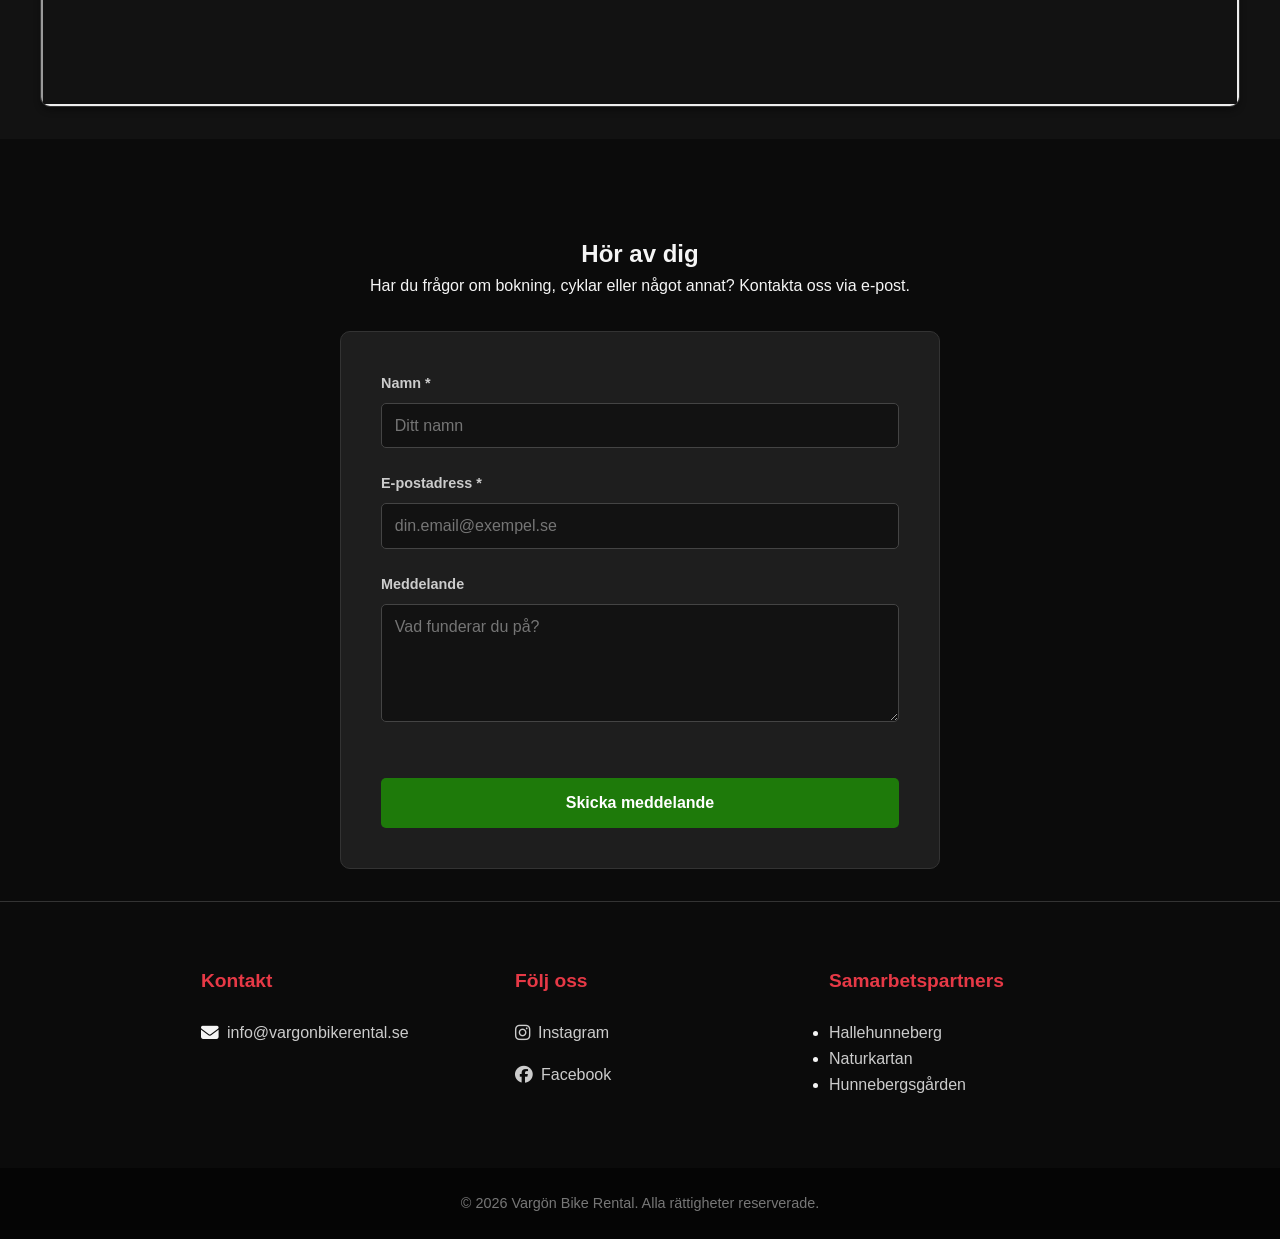
==== commit 7f52e217: "." ====
--- a/index.html
+++ b/index.html
@@ -15,7 +15,10 @@
     <header>
       <div class="logo">
         <a href="#hero"
-          ><img class="logo-pic" src="public/bild.png" alt="Vargön Bike Rental"
+          ><img
+            class="logo-pic"
+            src="public/bild.png"
+            alt="Vargön Bike Rental logga"
         /></a>
         <p>Vargön Bike Rental</p>
       </div>
--- a/style.css
+++ b/style.css
@@ -10,7 +10,7 @@
   --text-muted: #cccccc; /* Grå text för brödtext/ikoner */
   --primary-color: #e63946; /* Din röda accentfärg */
   --border-color: #333;
-  --nav-color: rgba(69, 72, 78, 0.652); /* För navigationens bakgrundsfärg */
+  --nav-color: rgb(69, 72, 78); /* För navigationens bakgrundsfärg */
   --nav-link-color: #f5f5f5; /* För navigationens länkar */
   --logo-color: #f5f5f5; /* För logotypen */
   --button-color: #1e7a0a; /* För knappar */
@@ -214,7 +214,7 @@
   width: 25px;
   height: 3px;
   background-color: var(--text-color);
-  transition: all 0.3s ease;
+  transition: all 0.6s ease;
 }
 
 /* ==========================================
@@ -395,12 +395,6 @@
   display: block; /* Tar bort det lilla fula glappet som ibland uppstår i botten */
 }
 
-/* På mobiler är det skönt om kartan inte är fullt lika hög */
-@media (max-width: 800px) {
-  .map-container iframe {
-    height: 300px;
-  }
-}
 /* ==========================================
    SEKTION 6: KONTAKT
    ========================================== */
@@ -548,7 +542,7 @@
   nav ul {
     position: fixed;
     display: flex;
-    gap: 1.2rem;
+    gap: 0.5rem;
     top: 0;
     left: 100%;
     width: 100%;
@@ -560,7 +554,7 @@
     transition: left 0.4s ease;
     list-style: none;
     overflow-y: auto; /* Låter dig scrolla i menyn */
-    padding-top: 5rem; /* Luft i toppen så inget hamnar bakom loggan */
+    padding-top: 3rem; /* Luft i toppen så inget hamnar bakom loggan */
     padding-bottom: 2rem; /* Luft i botten */
   }
 
@@ -569,7 +563,7 @@
   }
 
   nav ul li {
-    margin: 1.5rem 0;
+    margin: 0.5rem 0;
   }
 
   nav ul li a {
@@ -589,7 +583,8 @@
 
   /* Skapar lite luft ovanför knappen i mobilen */
   .nav-lang {
-    margin-top: 1rem;
+    align-items: center;
+    margin-top: 0.8rem;
     margin-bottom: 2rem;
   }
 
@@ -599,7 +594,7 @@
     top: 0;
     left: 0;
     transform: none;
-    margin-top: 0.5rem; /* Flyttar upp språken mycket närmare knappen! */
+    margin-top: 0.4rem; /* Flyttar upp språken mycket närmare knappen! */
     padding: 0; /* Rensar bort osynlig stoppning */
     background: transparent;
     border: none;
@@ -619,3 +614,10 @@
     padding: 0.5rem 1rem;
   }
 }
+
+/* På mobiler är det skönt om kartan inte är fullt lika hög */
+@media (max-width: 800px) {
+  .map-container iframe {
+    height: 300px;
+  }
+}
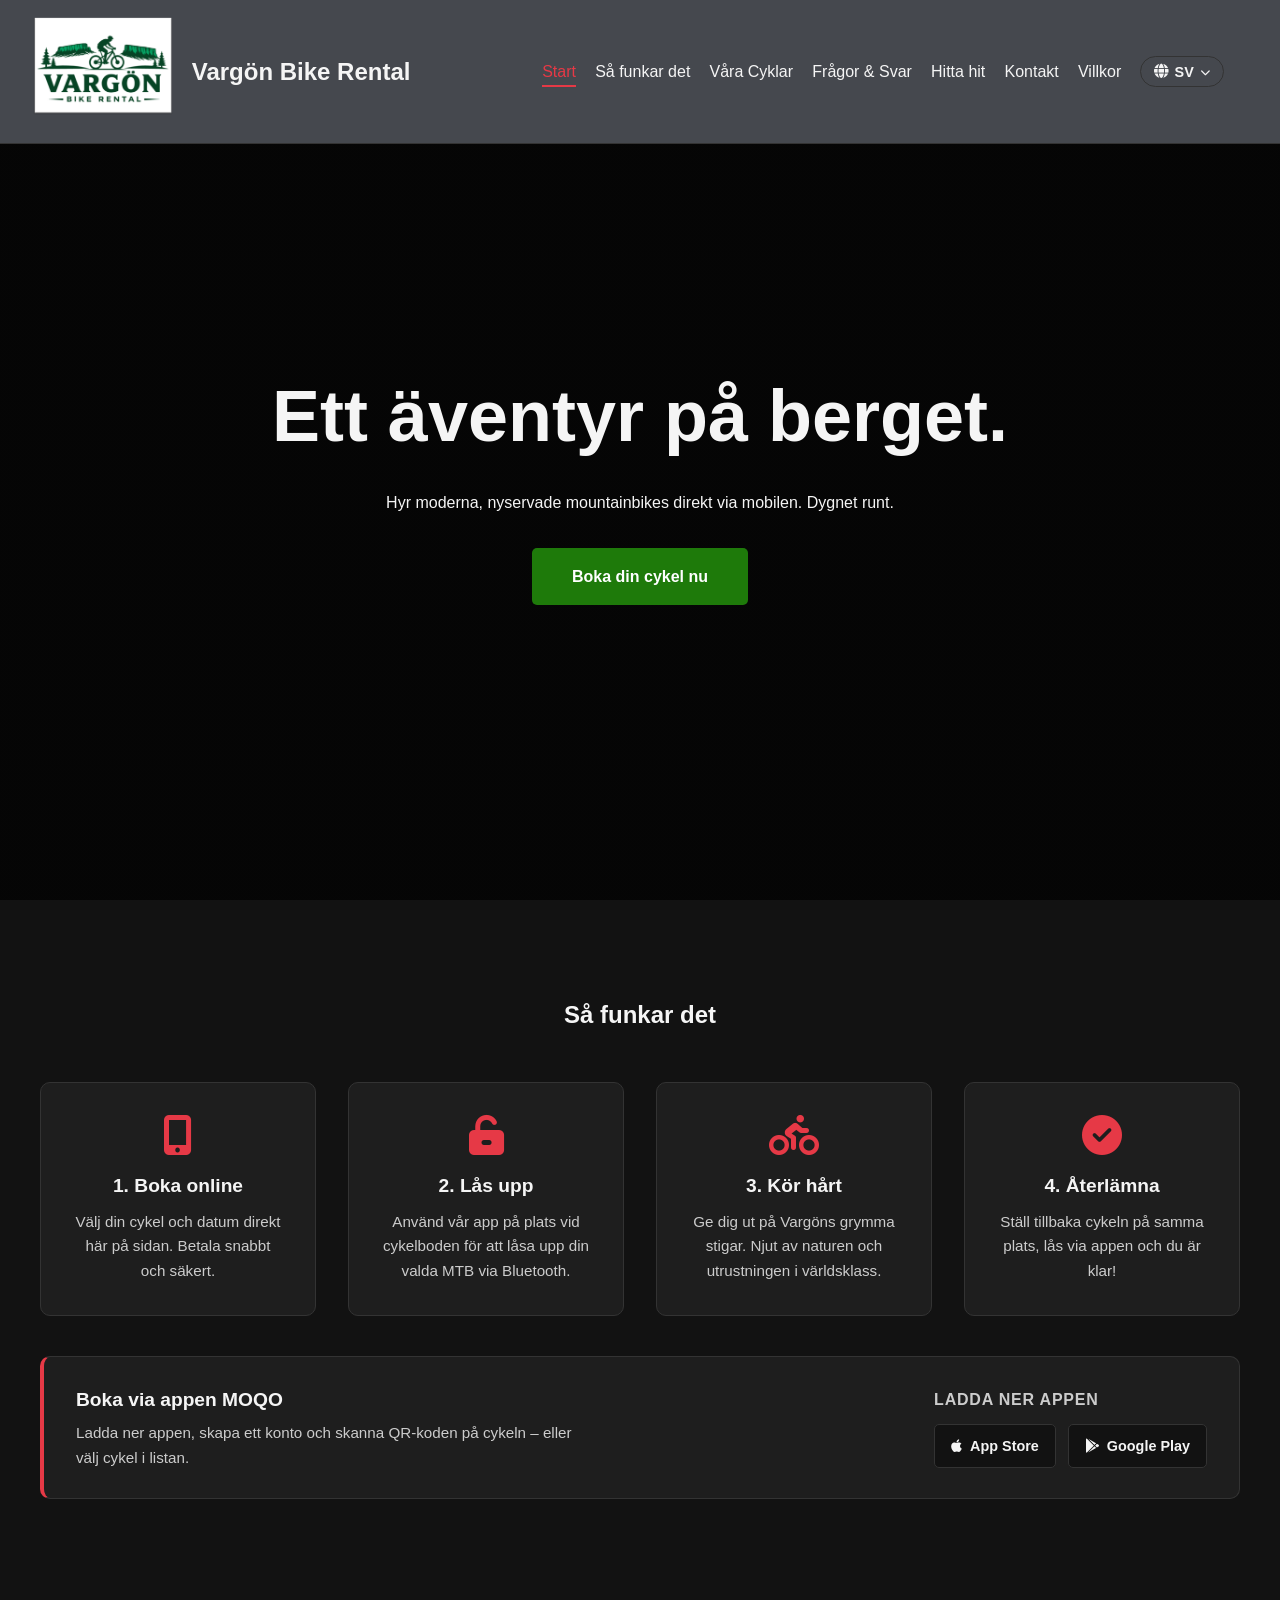
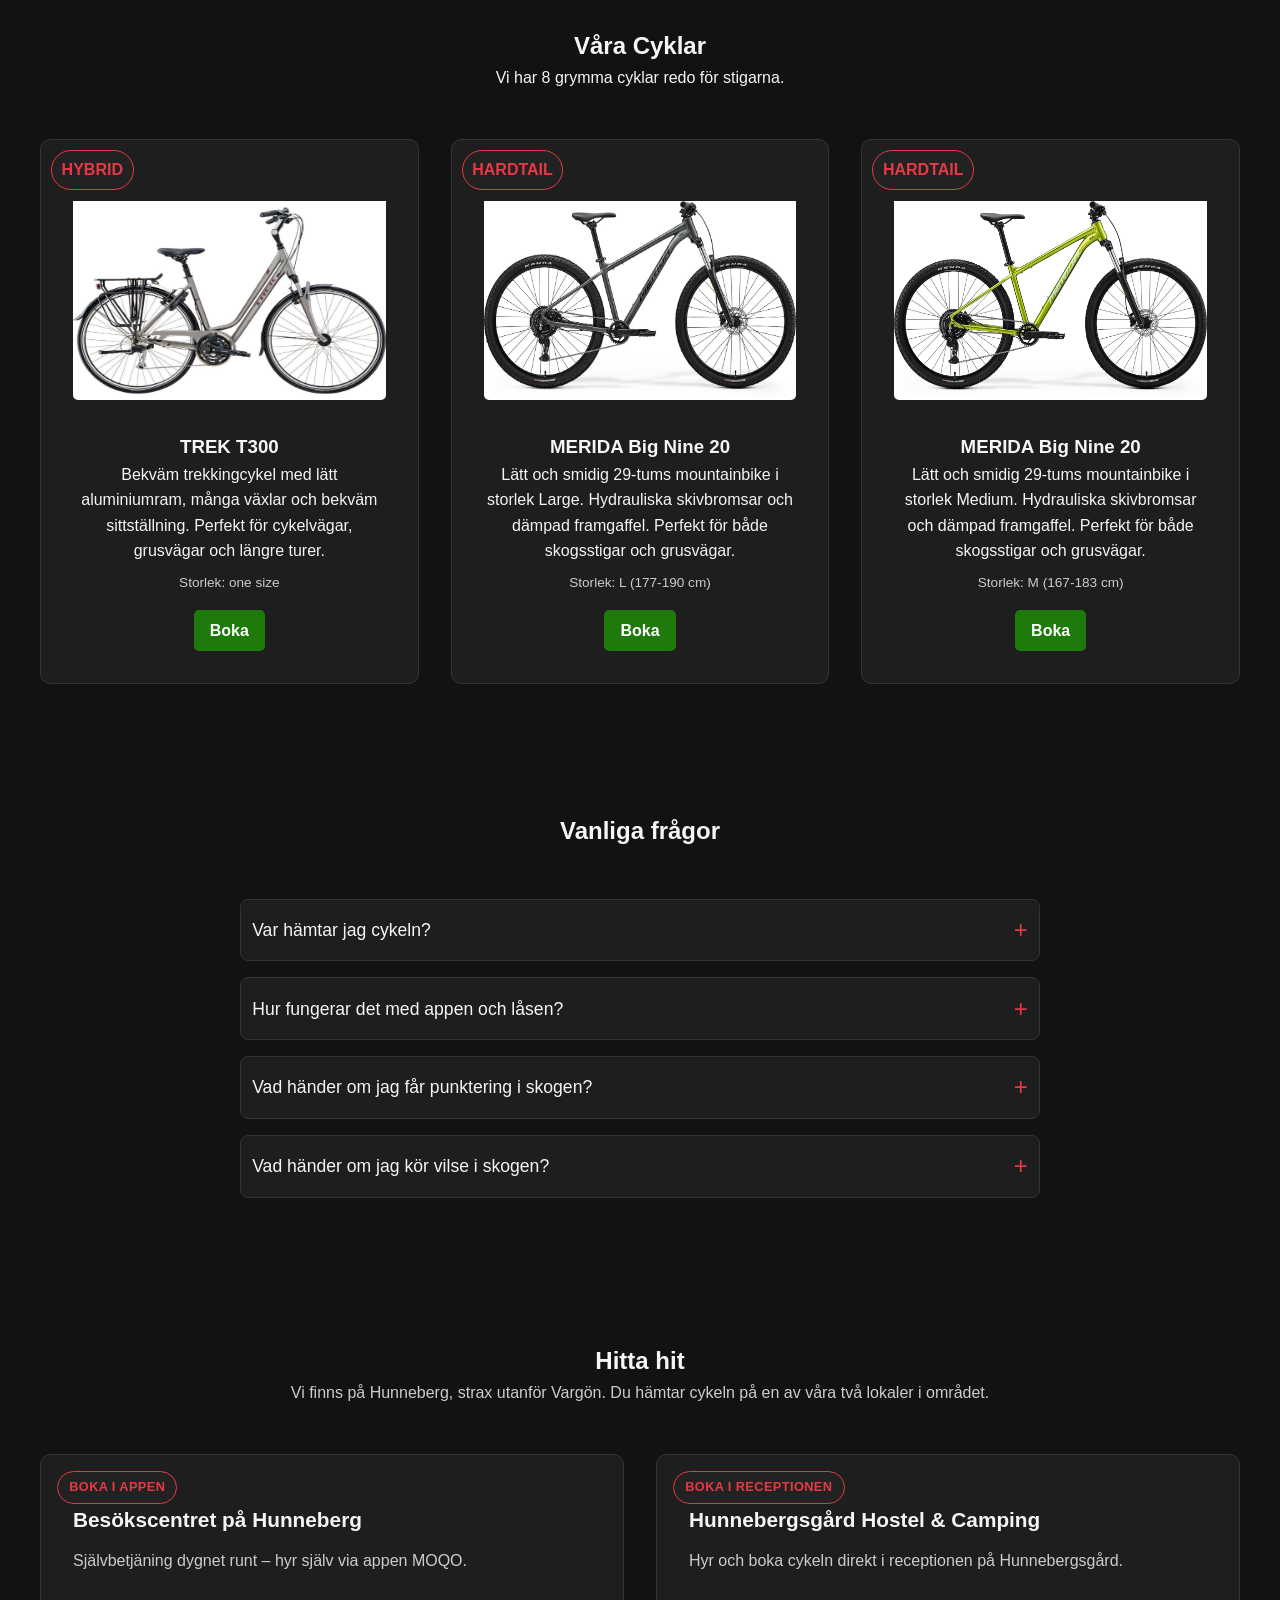
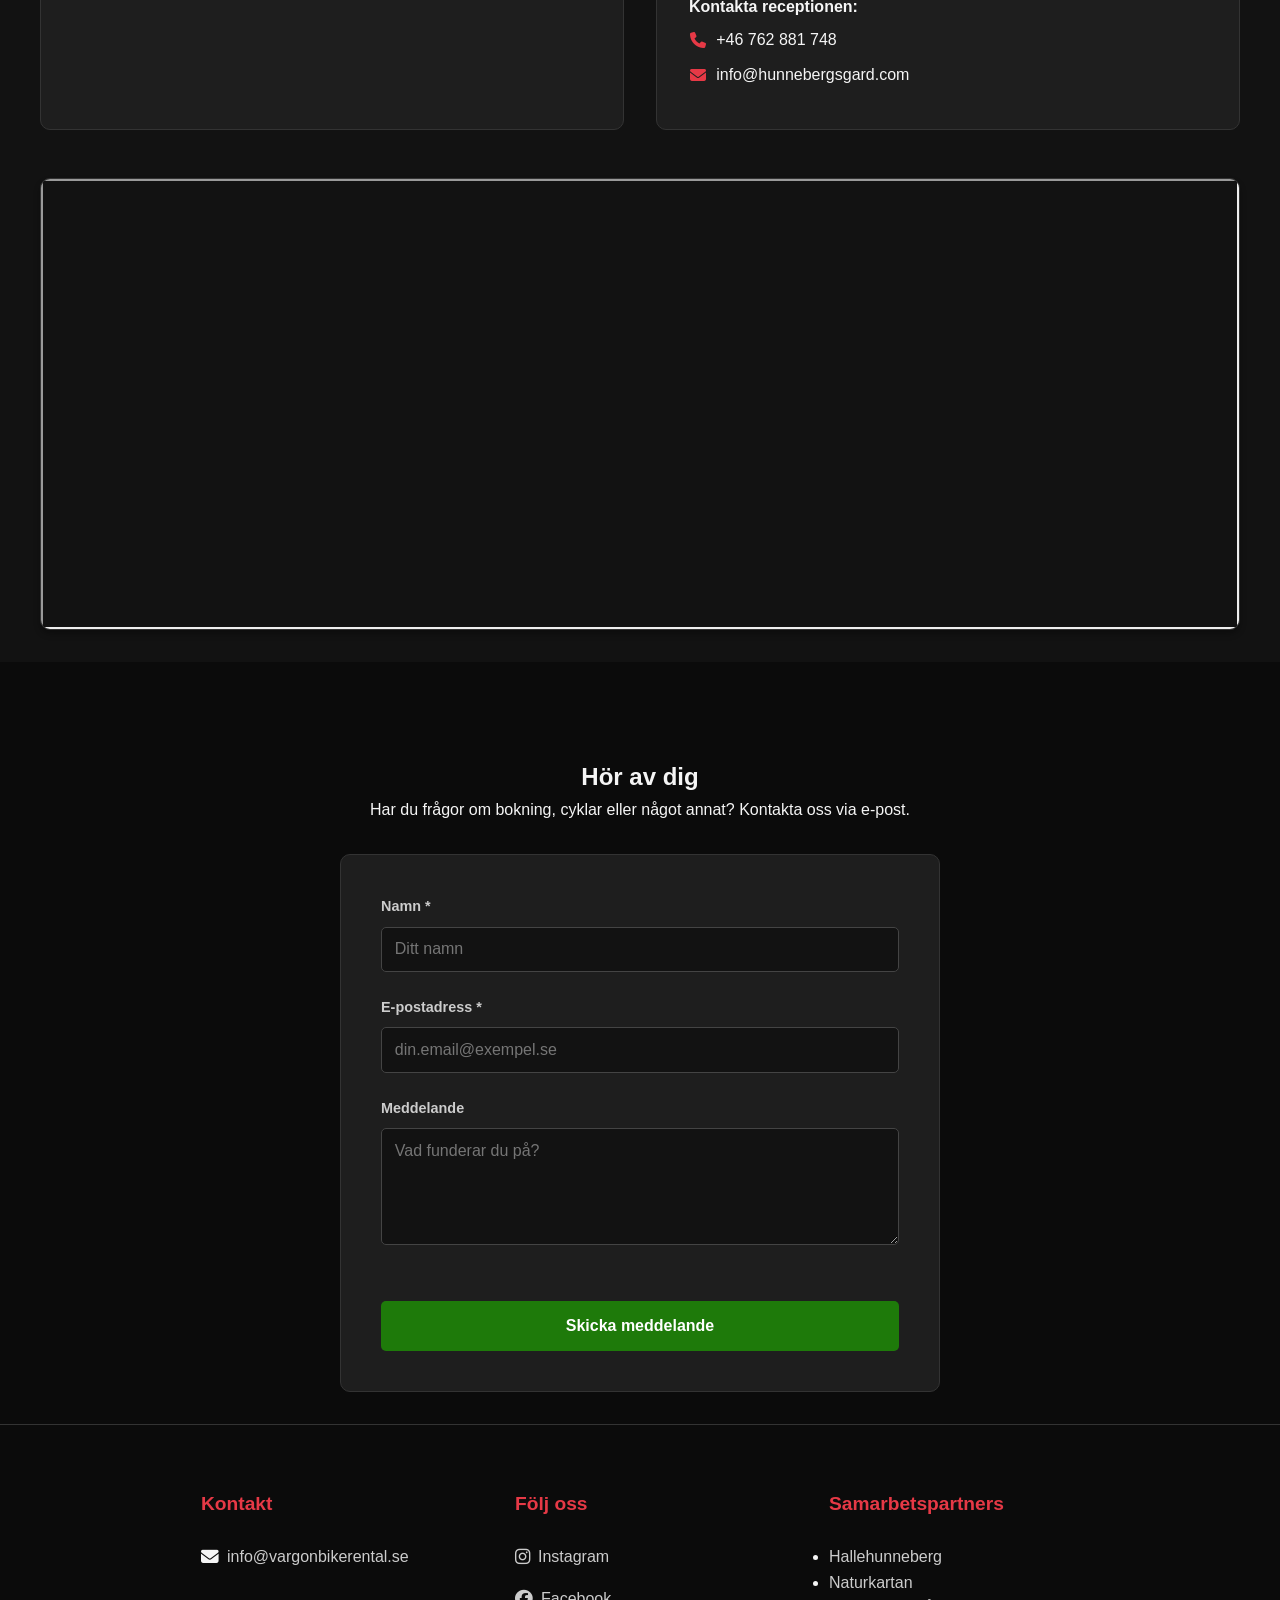
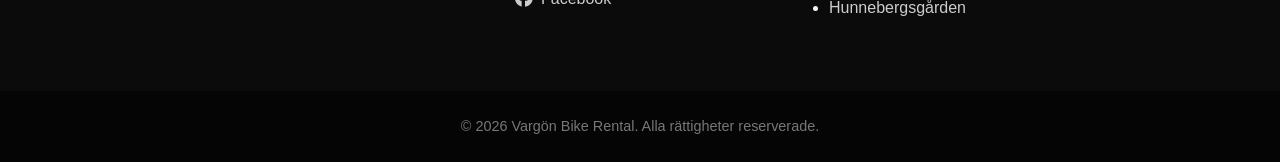
==== commit 12a91319: "." ====
--- a/index.html
+++ b/index.html
@@ -25,12 +25,13 @@
 
       <nav>
         <ul id="nav-menu">
-          <li><a href="#hero" data-i18n="nav-home">Start</a></li>
+          <li><a href="#hero" data-i18n="nav-start">Start</a></li>
           <li><a href="#how-it-works" data-i18n="nav-how">Så funkar det</a></li>
           <li><a href="#bikes" data-i18n="nav-bikes">Våra Cyklar</a></li>
           <li><a href="#faq" data-i18n="nav-faq">Frågor & Svar</a></li>
           <li><a href="#location" data-i18n="nav-location">Hitta hit</a></li>
           <li><a href="#contact" data-i18n="nav-contact">Kontakt</a></li>
+          <li><a href="villkor.html" data-i18n="nav-villkor">Villkor</a></li>
 
           <li class="nav-lang">
             <div class="lang-dropdown">
@@ -106,6 +107,39 @@
           </p>
         </div>
       </div>
+
+      <div class="booking-cta">
+        <div class="booking-cta-text">
+          <h3 data-i18n="how-book-title">Boka via appen MOQO</h3>
+          <p data-i18n="how-book-desc">
+            Ladda ner appen, skapa ett konto och skanna QR-koden på cykeln –
+            eller välj cykel i listan.
+          </p>
+        </div>
+        <div class="app-download">
+          <h3 class="app-download-title" data-i18n="download-title">
+            Ladda ner appen
+          </h3>
+          <div class="app-buttons">
+            <a
+              class="app-btn"
+              href="https://apps.apple.com/se/app/moqo/id1385011262"
+              target="_blank"
+              rel="noopener noreferrer"
+            >
+              <i class="fa-brands fa-apple"></i> App Store
+            </a>
+            <a
+              class="app-btn"
+              href="https://play.google.com/store/apps/details?id=de.moqo.work&hl=sv"
+              target="_blank"
+              rel="noopener noreferrer"
+            >
+              <i class="fa-brands fa-google-play"></i> Google Play
+            </a>
+          </div>
+        </div>
+      </div>
     </section>
 
     <section id="bikes">
@@ -168,12 +202,57 @@
     <section id="location">
       <h2 data-i18n="location-title">Hitta hit</h2>
       <p
-        data-i18n="location-desc"
-        style="margin-bottom: 2rem; color: var(--text-muted)"
+        data-i18n="location-intro"
+        style="
+          margin-bottom: 1rem;
+          color: var(--text-muted);
+          text-align: center;
+          max-width: 700px;
+        "
       >
-        Du hämtar din cykel vid Halle och Hunneberg AB på Hunneberg, strax
-        utanför Vargön.
+        Vi finns på Hunneberg, strax utanför Vargön. Du hämtar cykeln på en av
+        våra två lokaler i området.
       </p>
+
+      <div class="location-grid">
+        <!-- Lokal 1: Besökscentret (självbetjäning via appen) -->
+        <div class="location-card">
+          <span class="location-badge" data-i18n="location-badge-app"
+            >Boka i appen</span
+          >
+          <h3>Besökscentret på Hunneberg</h3>
+          <p class="location-desc-text" data-i18n="location1-desc">
+            Självbetjäning dygnet runt – hyr själv via appen MOQO.
+          </p>
+        </div>
+
+        <!-- Lokal 2: Hunnebergsgård (bokning via receptionen) -->
+        <div class="location-card">
+          <span class="location-badge" data-i18n="location-badge-reception"
+            >Boka i receptionen</span
+          >
+          <h3>Hunnebergsgård Hostel &amp; Camping</h3>
+          <p class="location-desc-text" data-i18n="location2-desc">
+            Hyr och boka cykeln direkt i receptionen på Hunnebergsgård.
+          </p>
+
+          <p class="location-label" data-i18n="location2-how">
+            Kontakta receptionen:
+          </p>
+          <div class="location-contact">
+            <p>
+              <i class="fa-solid fa-phone"></i>
+              <a href="tel:+46762881748">+46 762 881 748</a>
+            </p>
+            <p>
+              <i class="fa-solid fa-envelope"></i>
+              <a href="mailto:info@hunnebergsgard.com"
+                >info@hunnebergsgard.com</a
+              >
+            </p>
+          </div>
+        </div>
+      </div>
 
       <div class="map-container">
         <iframe
--- a/style.css
+++ b/style.css
@@ -279,6 +279,53 @@
   font-size: 0.95rem;
 }
 
+/* Bokningsruta (MOQO) under stegen */
+.booking-cta {
+  display: flex;
+  flex-wrap: wrap;
+  align-items: center;
+  justify-content: space-between;
+  gap: 1.5rem;
+  width: 100%;
+  max-width: var(--max-width);
+  margin-top: 2.5rem;
+  padding: 1.75rem 2rem;
+  background-color: var(--card-bg);
+  border: 1px solid var(--border-color);
+  border-left: 4px solid var(--primary-color);
+  border-radius: var(--border-radius-lg);
+}
+
+.booking-cta-text {
+  text-align: left;
+}
+
+.booking-cta-text h3 {
+  font-size: 1.2rem;
+  margin-bottom: 0.35rem;
+}
+
+.booking-cta-text p {
+  color: var(--text-muted);
+  font-size: 0.95rem;
+  max-width: 520px;
+}
+
+.app-download-title {
+  font-size: 1rem;
+  margin-bottom: 0.75rem;
+  color: var(--text-muted);
+  text-transform: uppercase;
+  letter-spacing: 0.05em;
+}
+
+@media (max-width: 800px) {
+  .booking-cta {
+    flex-direction: column;
+    align-items: flex-start;
+  }
+}
+
 /* ==========================================
    SEKTION 3: VÅRA CYKLAR
    ========================================== */
@@ -306,6 +353,7 @@
   object-fit: fill;
   border-radius: var(--border-radius-sm);
   margin-bottom: 1.5rem;
+  padding-top: 1.3rem;
 }
 .bike-badge {
   position: absolute;
@@ -314,8 +362,8 @@
   background-color: #222;
   border: 1px solid var(--primary-color);
   color: var(--primary-color);
-  padding: 0.2rem 0.6rem;
-  font-size: 0.75rem;
+  padding: 0.4rem 0.6rem;
+  font-size: 1rem;
   font-weight: bold;
   border-radius: 20px;
   text-transform: uppercase;
@@ -393,6 +441,123 @@
   width: 100%;
   height: 450px;
   display: block; /* Tar bort det lilla fula glappet som ibland uppstår i botten */
+}
+
+/* Två uthämtningsplatser (kort) */
+.location-grid {
+  display: grid;
+  grid-template-columns: repeat(auto-fit, minmax(300px, 1fr));
+  gap: 2rem;
+  width: 100%;
+  max-width: var(--max-width);
+  margin: 2rem 0 3rem;
+}
+
+.location-card {
+  position: relative;
+  background-color: var(--card-bg);
+  border: 1px solid var(--border-color);
+  border-radius: var(--border-radius-lg);
+  padding: 3rem 2rem 2rem;
+  text-align: left;
+  display: flex;
+  flex-direction: column;
+}
+
+.location-badge {
+  position: absolute;
+  top: 1rem;
+  left: 1rem;
+  background-color: #222;
+  border: 1px solid var(--primary-color);
+  color: var(--primary-color);
+  padding: 0.35rem 0.7rem;
+  font-size: 0.8rem;
+  font-weight: bold;
+  border-radius: 20px;
+  text-transform: uppercase;
+  letter-spacing: 0.03em;
+}
+
+.location-card h3 {
+  font-size: 1.3rem;
+  margin-bottom: 0.75rem;
+}
+
+.location-desc-text {
+  color: var(--text-muted);
+  margin-bottom: 1.25rem;
+}
+
+.location-label {
+  font-weight: 600;
+  margin-bottom: 0.5rem;
+}
+
+.location-steps {
+  color: var(--text-muted);
+  padding-left: 1.2rem;
+  margin-bottom: 1.5rem;
+}
+
+.location-steps li {
+  margin-bottom: 0.5rem;
+}
+
+.location-contact p {
+  color: var(--text-muted);
+  display: flex;
+  align-items: center;
+  gap: 0.6rem;
+  margin-bottom: 0.6rem;
+}
+
+.location-contact i {
+  color: var(--primary-color);
+  width: 1.1rem;
+  text-align: center;
+}
+
+.location-contact a {
+  color: var(--text-color);
+  text-decoration: none;
+  transition: color 0.3s;
+}
+
+.location-contact a:hover {
+  color: var(--primary-color);
+}
+
+/* Knappar till App Store / Google Play */
+.app-buttons {
+  display: flex;
+  flex-wrap: wrap;
+  gap: 0.75rem;
+  margin-top: auto; /* trycker ner knapparna så korten linjerar snyggt */
+}
+
+.app-btn {
+  display: inline-flex;
+  align-items: center;
+  gap: 0.5rem;
+  background-color: var(--bg-color);
+  border: 1px solid var(--border-color);
+  color: var(--text-color);
+  padding: 0.6rem 1rem;
+  border-radius: var(--border-radius-sm);
+  text-decoration: none;
+  font-weight: 600;
+  font-size: 0.9rem;
+  transition:
+    border-color 0.3s,
+    color 0.3s,
+    transform 0.2s;
+}
+
+.app-btn:hover {
+  border-color: var(--primary-color);
+  color: var(--primary-color);
+  transform: translateY(-2px);
 }
 
 /* ==========================================
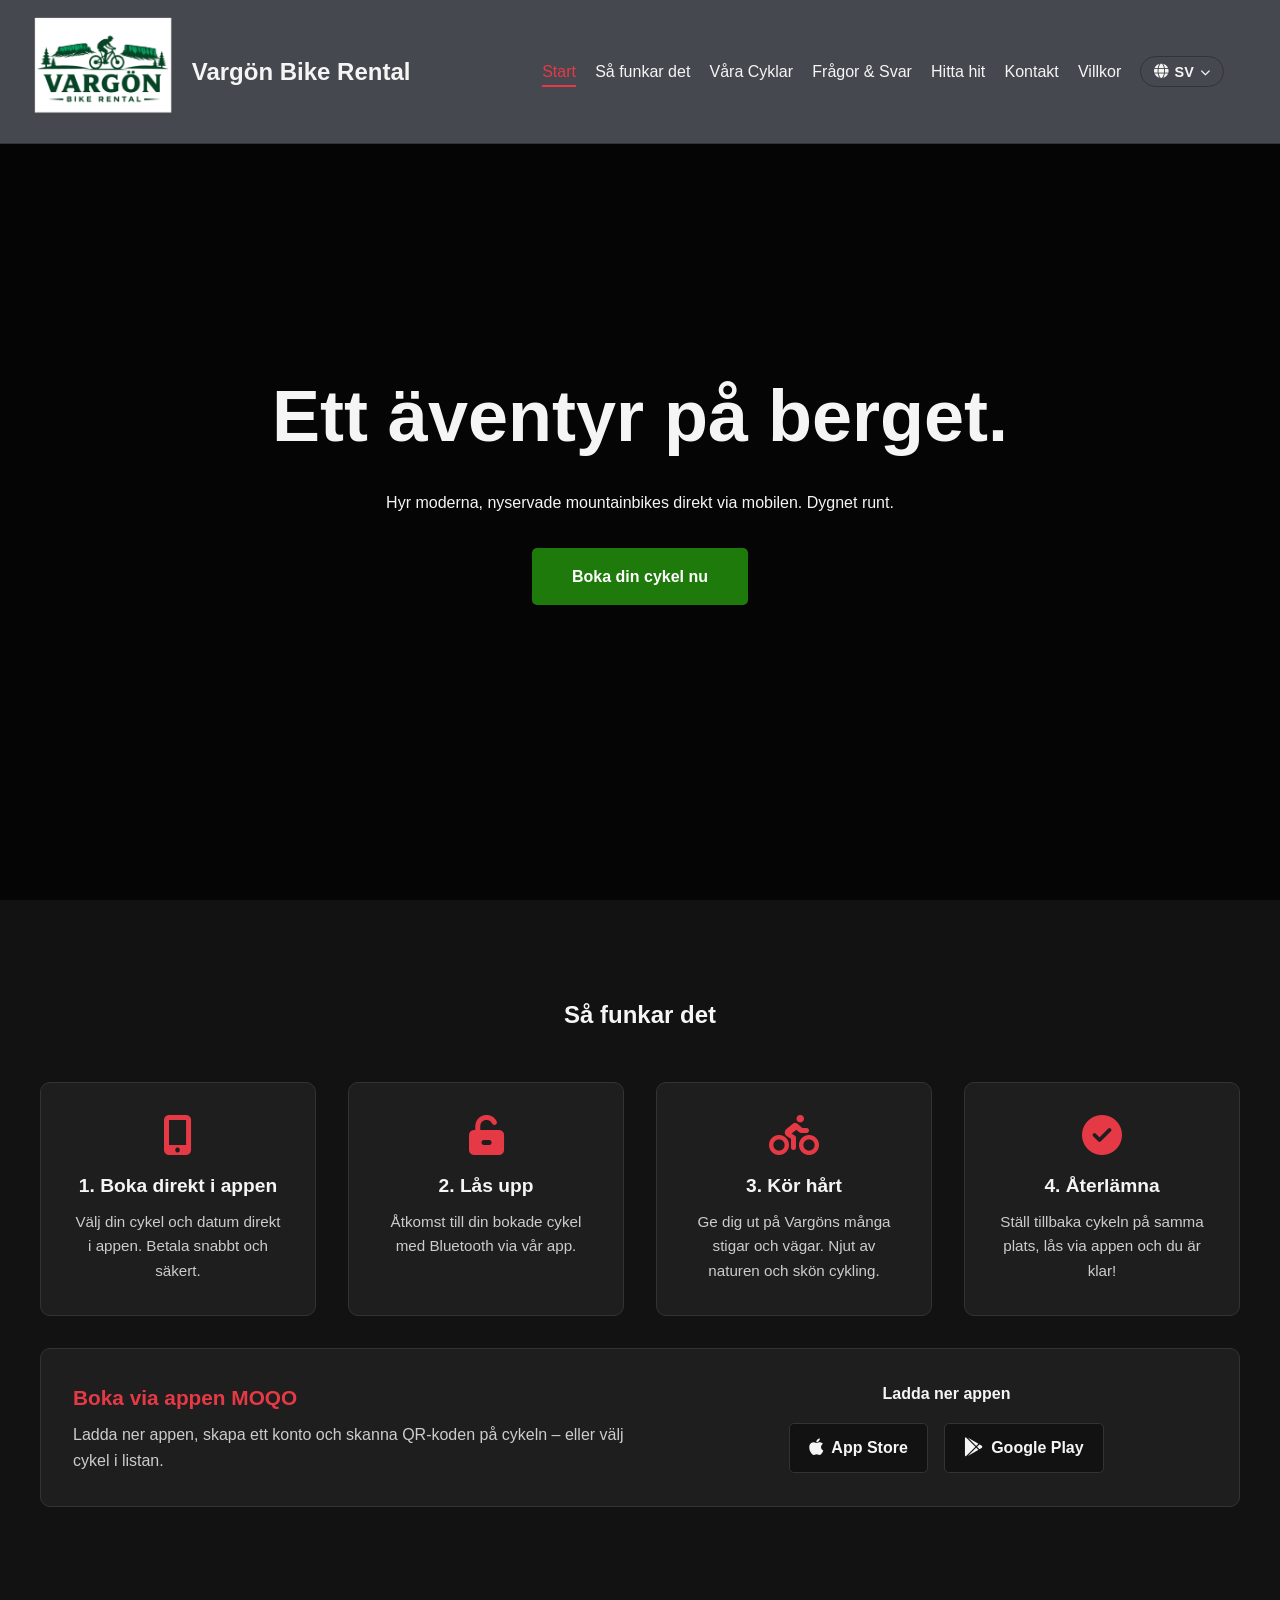
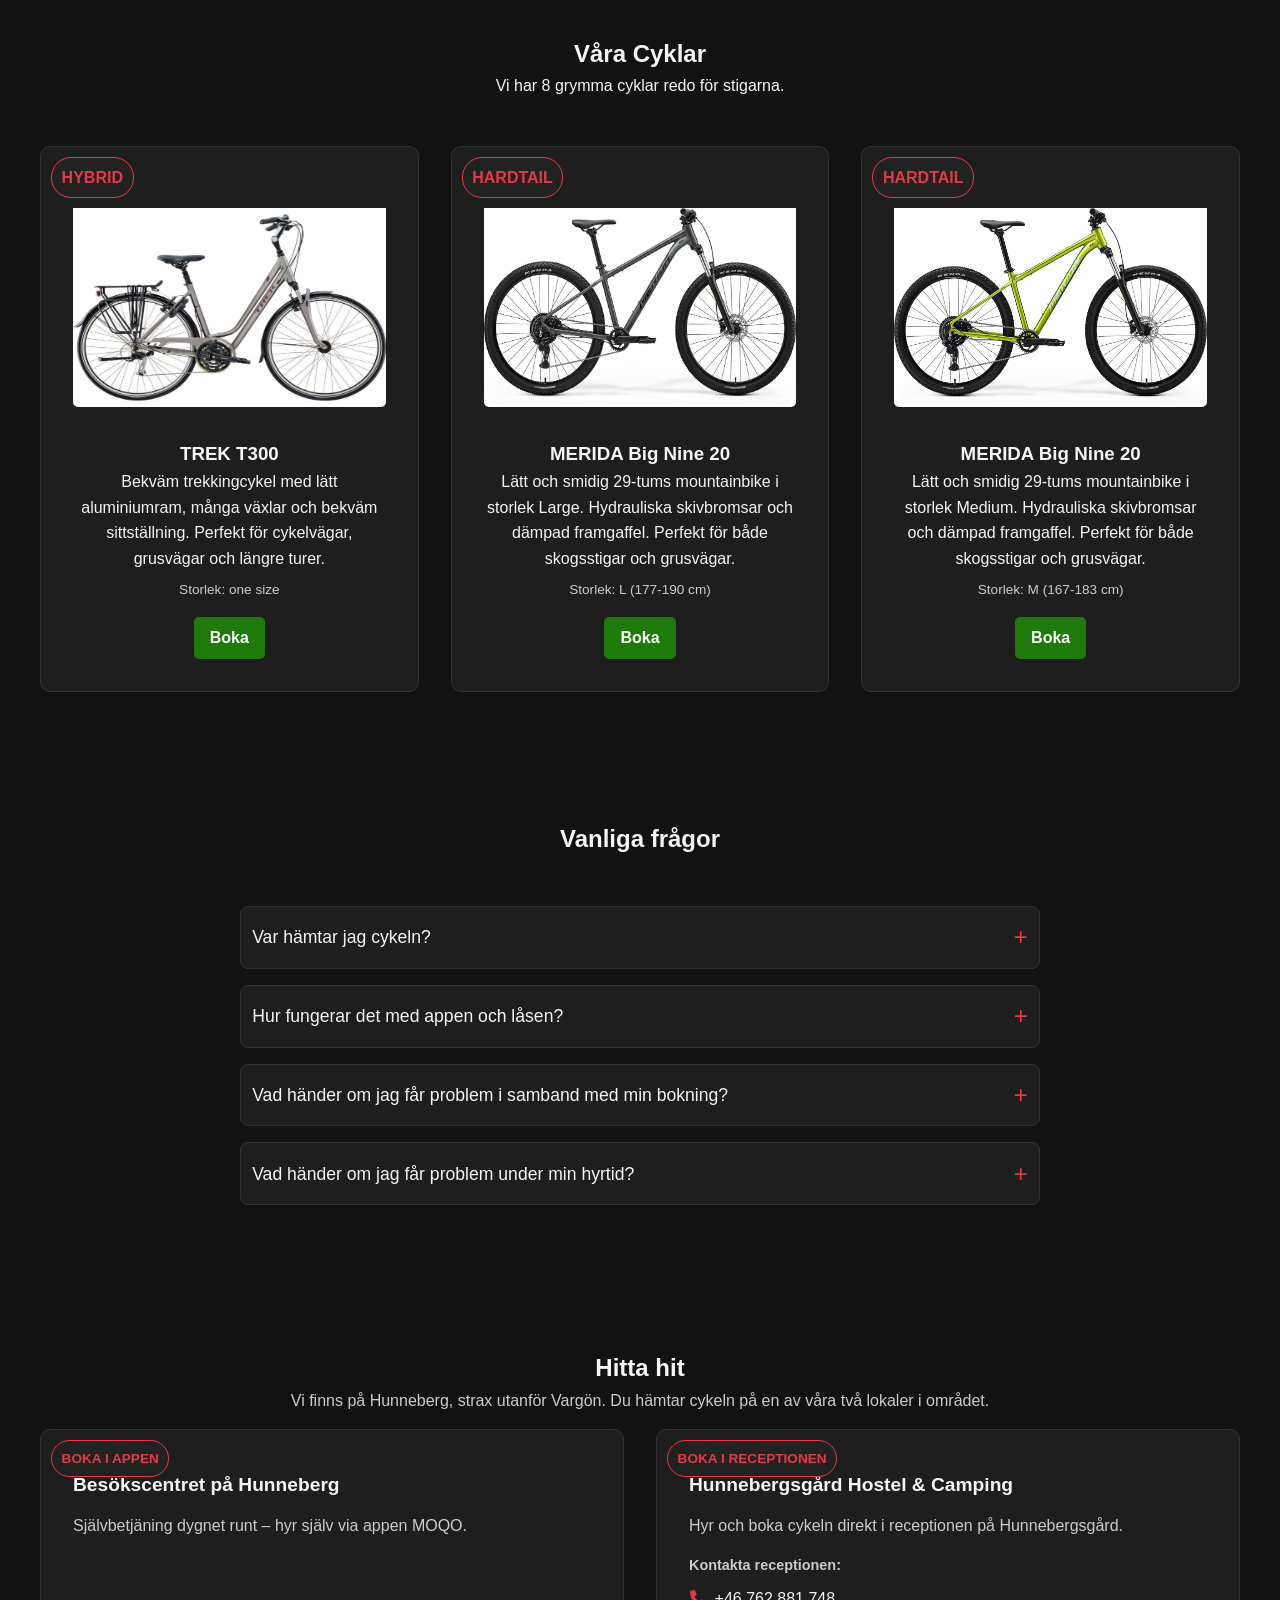
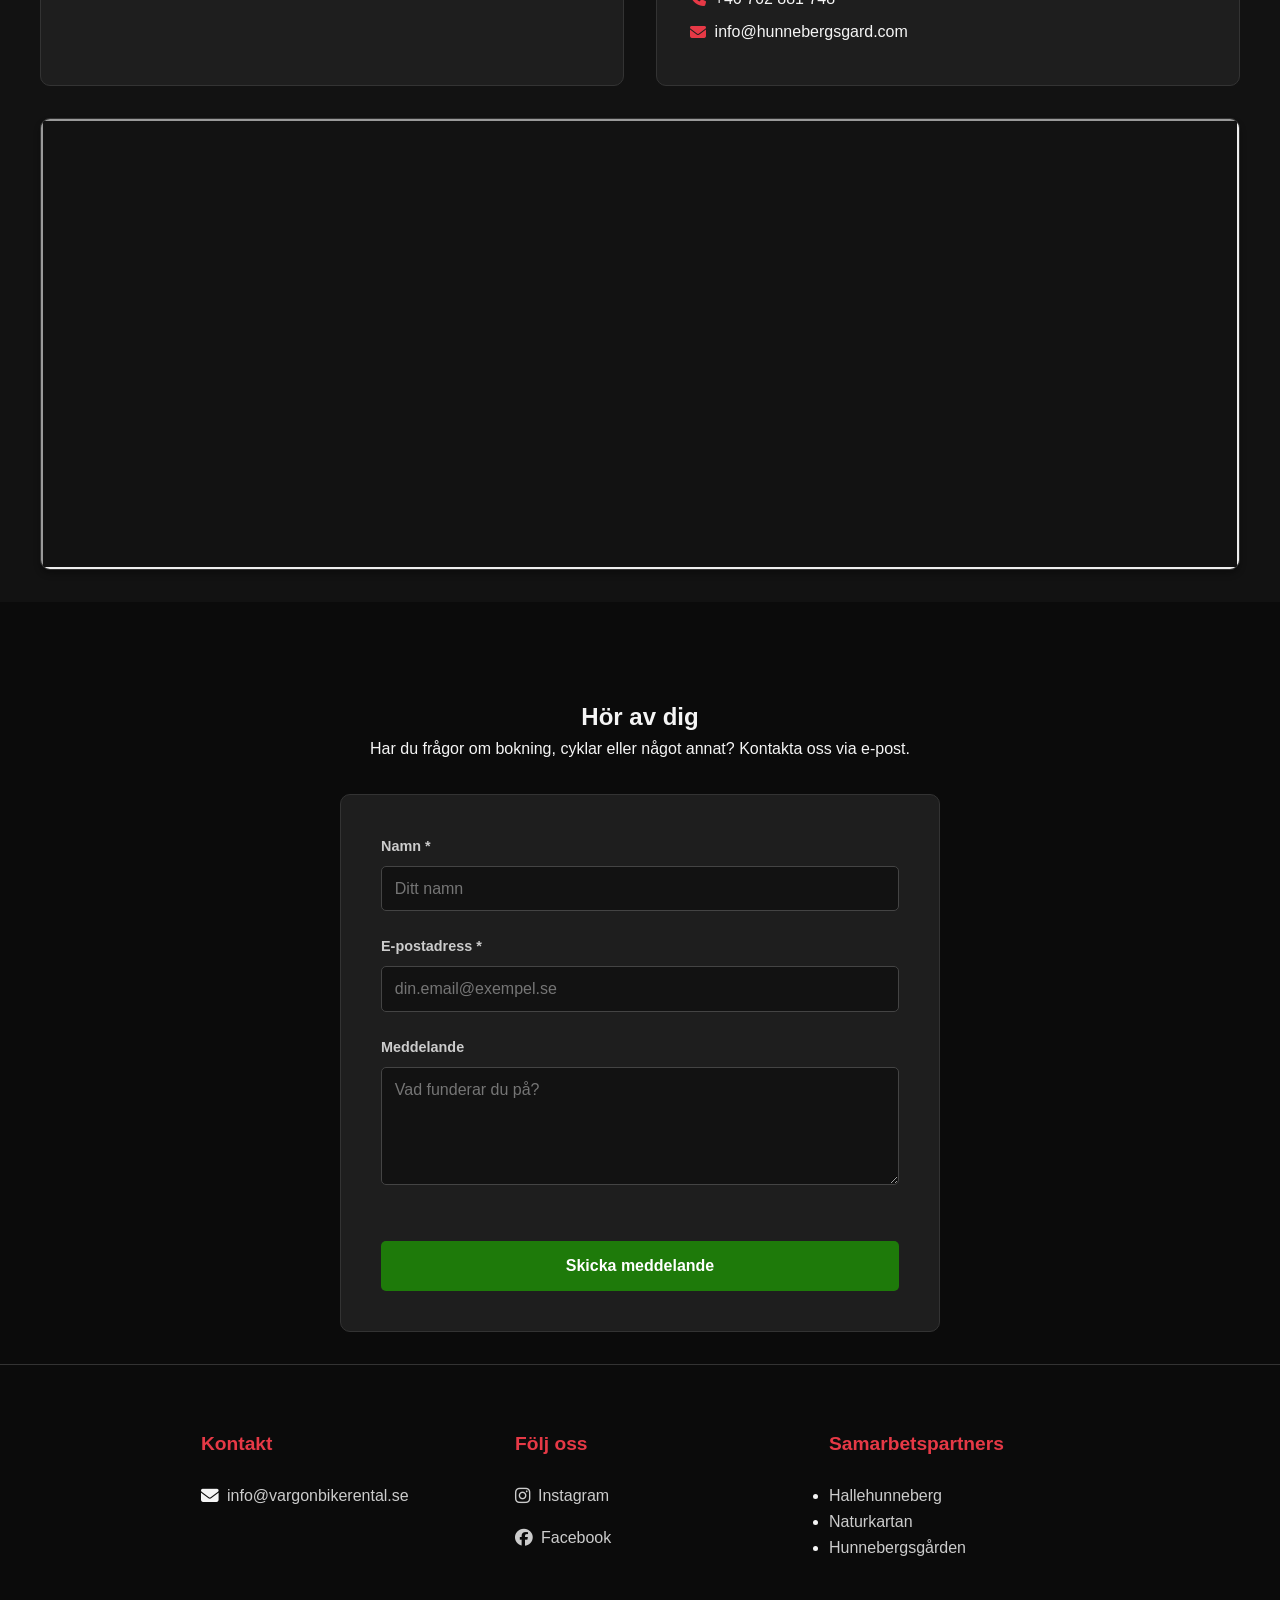
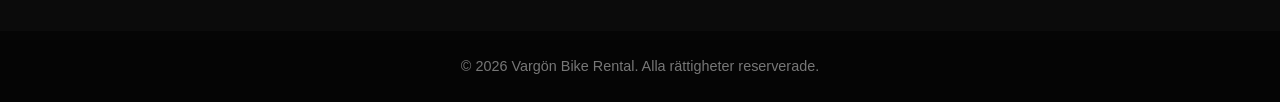
==== commit 21187489: "." ====
--- a/index.html
+++ b/index.html
@@ -31,7 +31,7 @@
           <li><a href="#faq" data-i18n="nav-faq">Frågor & Svar</a></li>
           <li><a href="#location" data-i18n="nav-location">Hitta hit</a></li>
           <li><a href="#contact" data-i18n="nav-contact">Kontakt</a></li>
-          <li><a href="villkor.html" data-i18n="nav-villkor">Villkor</a></li>
+          <li><a href="vilkor.html" data-i18n="nav-villkor">Villkor</a></li>
 
           <li class="nav-lang">
             <div class="lang-dropdown">
@@ -74,10 +74,9 @@
       <div class="steps-grid">
         <div class="step-card">
           <i class="fa-solid fa-mobile-screen-button step-icon"></i>
-          <h3 data-i18n="how-step1">1. Boka online</h3>
+          <h3 data-i18n="how-step1">1. Boka direkt i appen</h3>
           <p data-i18n="how-step1-desc">
-            Välj din cykel och datum direkt här på sidan. Betala snabbt och
-            säkert.
+            Välj din cykel och datum direkt i appen. Betala snabbt och säkert.
           </p>
         </div>
 
@@ -85,8 +84,7 @@
           <i class="fa-solid fa-unlock-keyhole step-icon"></i>
           <h3 data-i18n="how-step2">2. Lås upp</h3>
           <p data-i18n="how-step2-desc">
-            Använd vår app på plats vid cykelboden för att låsa upp din valda
-            MTB via Bluetooth.
+            Åtkomst till din bokade cykel med Bluetooth via vår app.
           </p>
         </div>
 
@@ -94,8 +92,8 @@
           <i class="fa-solid fa-person-biking step-icon"></i>
           <h3 data-i18n="how-step3">3. Kör hårt</h3>
           <p data-i18n="how-step3-desc">
-            Ge dig ut på Vargöns grymma stigar. Njut av naturen och utrustningen
-            i världsklass.
+            Ge dig ut på Vargöns många stigar och vägar. Njut av naturen och
+            skön cykling.
           </p>
         </div>
 
@@ -158,8 +156,13 @@
           <summary data-i18n="faq-question1">Var hämtar jag cykeln?</summary>
           <div class="faq-answer">
             <p data-i18n="faq-answer1">
-              Du hämtar och lämnar cykeln vid cykelboden. Exakt adress och
-              vägbeskrivning får du i bekräftelsemailet när du bokar.
+              Cyklarna står uppställda på Bergagården på Hunneberg, nedanför
+              entrén till Besökscentret.
+            </p>
+            <p class="faq-address">
+              Destination Halle- och Hunneberg<br />
+              Hunneberg 121<br />
+              1468 31 Vargön
             </p>
           </div>
         </details>
@@ -179,21 +182,55 @@
 
         <details>
           <summary data-i18n="faq-question3">
-            Vad händer om jag får punktering i skogen?
+            Vad händer om jag får problem i samband med min bokning?
           </summary>
           <div class="faq-answer">
             <p data-i18n="faq-answer3">
-              Vid punktering kan du ringa numret som fanns i bekräftelsemailet.
+              Skicka oss ett mail så hjälper vi dig.
             </p>
           </div>
         </details>
 
         <details>
-          <summary data-i18n="faq-question4">
-            Vad händer om jag kör vilse i skogen?
+          <summary data-i18n="faq-question5">
+            Vad händer om jag får problem under min hyrtid?
           </summary>
           <div class="faq-answer">
-            <p data-i18n="faq-answer4">Ring 112.</p>
+            <details class="faq-sub">
+              <summary data-i18n="faq5-sub1-q">
+                Jag har fått ett problem i starten av min hyrtid som utgör ett
+                hinder för att komma iväg
+              </summary>
+              <p data-i18n="faq5-sub1-a">
+                Ring något av telefonnumren som du finner på cykelstyret.
+              </p>
+            </details>
+
+            <details class="faq-sub">
+              <summary data-i18n="faq5-sub2-q">
+                Jag har fått ett problem som skyndsamt behöver åtgärdas
+              </summary>
+              <p data-i18n="faq5-sub2-a">Rapportera problemet i appen.</p>
+            </details>
+
+            <details class="faq-sub">
+              <summary data-i18n="faq5-sub3-q">
+                Jag har fått ett problem som akut behöver åtgärdas
+              </summary>
+              <p data-i18n="faq5-sub3-a">
+                Ring något av telefonnumren som du finner på cykelstyret.
+              </p>
+            </details>
+
+            <details class="faq-sub">
+              <summary data-i18n="faq5-sub4-q">
+                Jag har fått problem och kan inte ta mig tillbaka till
+                upphämtningsplatsen
+              </summary>
+              <p data-i18n="faq5-sub4-a">
+                Ring något av telefonnumren som du finner på cykelstyret.
+              </p>
+            </details>
           </div>
         </details>
       </div>
--- a/style.css
+++ b/style.css
@@ -279,51 +279,78 @@
   font-size: 0.95rem;
 }
 
-/* Bokningsruta (MOQO) under stegen */
+/* Boka-via-appen-ruta under stegen */
 .booking-cta {
   display: flex;
   flex-wrap: wrap;
-  align-items: center;
+  gap: 2rem;
   justify-content: space-between;
-  gap: 1.5rem;
+  align-items: center;
   width: 100%;
   max-width: var(--max-width);
-  margin-top: 2.5rem;
-  padding: 1.75rem 2rem;
+  margin-top: 2rem;
   background-color: var(--card-bg);
   border: 1px solid var(--border-color);
-  border-left: 4px solid var(--primary-color);
   border-radius: var(--border-radius-lg);
+  padding: 2rem;
 }
 
 .booking-cta-text {
-  text-align: left;
+  flex: 1 1 320px;
 }
 
 .booking-cta-text h3 {
-  font-size: 1.2rem;
-  margin-bottom: 0.35rem;
+  font-size: 1.3rem;
+  margin-bottom: 0.5rem;
+  color: var(--primary-color);
 }
 
 .booking-cta-text p {
   color: var(--text-muted);
-  font-size: 0.95rem;
-  max-width: 520px;
+}
+
+.app-download {
+  flex: 1 1 260px;
+  text-align: center;
 }
 
 .app-download-title {
   font-size: 1rem;
-  margin-bottom: 0.75rem;
-  color: var(--text-muted);
-  text-transform: uppercase;
-  letter-spacing: 0.05em;
-}
-
-@media (max-width: 800px) {
-  .booking-cta {
-    flex-direction: column;
-    align-items: flex-start;
-  }
+  font-weight: 600;
+  margin-bottom: 1rem;
+  color: var(--text-color);
+}
+
+.app-buttons {
+  display: flex;
+  flex-wrap: wrap;
+  gap: 1rem;
+  justify-content: center;
+}
+
+.app-btn {
+  display: inline-flex;
+  align-items: center;
+  gap: 0.5rem;
+  padding: 0.7rem 1.2rem;
+  background-color: var(--bg-color);
+  border: 1px solid var(--border-color);
+  border-radius: var(--border-radius-sm);
+  color: var(--text-color);
+  text-decoration: none;
+  font-weight: 600;
+  transition:
+    border-color 0.3s,
+    color 0.3s;
+}
+
+.app-btn:hover {
+  border-color: var(--primary-color);
+  color: var(--primary-color);
+}
+
+.app-btn i {
+  font-size: 1.2rem;
 }
 
 /* ==========================================
@@ -420,6 +447,35 @@
   padding-top: 1.5rem;
 }
 
+.faq-address {
+  margin-top: 0.75rem;
+  color: var(--text-muted);
+}
+
+/* Nästlade frågor inuti ett FAQ-svar (t.ex. "Vad händer om jag får problem
+   under min hyrtid?"), istället för att bara radbryta med <br /> */
+.faq-answer details.faq-sub {
+  background-color: var(--bg-color);
+  border-color: var(--border-color);
+  border-radius: var(--border-radius-sm);
+  margin-bottom: 0.6rem;
+}
+
+.faq-answer details.faq-sub:last-child {
+  margin-bottom: 0;
+}
+
+.faq-answer details.faq-sub summary {
+  padding: 0.6rem 0.9rem;
+  font-size: 1rem;
+  font-weight: 400;
+}
+
+.faq-answer details.faq-sub p {
+  padding: 0 0.9rem 0.9rem 0.9rem;
+  color: var(--text-muted);
+}
+
 /* ==========================================
    SEKTION 5: HITTA HIT
    ========================================== */
@@ -427,95 +483,60 @@
   width: 100%;
 }
 
-.map-container {
-  width: 100%;
-  max-width: var(--max-width);
-  border-radius: var(--border-radius-lg);
-  overflow: hidden; /* Detta är magin! Det klipper av iframens vassa hörn så de blir runda */
-  border: 1px solid var(--border-color);
-  box-shadow: 0 4px 6px rgba(0, 0, 0, 0.3); /* En liten, subtil skugga */
-}
-
-/* Tvingar kartan att fylla hela rutan snyggt */
-.map-container iframe {
-  width: 100%;
-  height: 450px;
-  display: block; /* Tar bort det lilla fula glappet som ibland uppstår i botten */
-}
-
-/* Två uthämtningsplatser (kort) */
 .location-grid {
   display: grid;
-  grid-template-columns: repeat(auto-fit, minmax(300px, 1fr));
+  grid-template-columns: repeat(auto-fit, minmax(280px, 1fr));
   gap: 2rem;
   width: 100%;
   max-width: var(--max-width);
-  margin: 2rem 0 3rem;
+  margin-bottom: 2rem;
 }
 
 .location-card {
   position: relative;
   background-color: var(--card-bg);
-  border: 1px solid var(--border-color);
+  padding: 2.5rem 2rem 2rem 2rem;
   border-radius: var(--border-radius-lg);
-  padding: 3rem 2rem 2rem;
+  border: 1px solid var(--border-color);
   text-align: left;
-  display: flex;
-  flex-direction: column;
+}
+
+.location-card h3 {
+  margin-bottom: 0.75rem;
+  font-size: 1.2rem;
 }
 
 .location-badge {
   position: absolute;
-  top: 1rem;
-  left: 1rem;
+  top: 10px;
+  left: 10px;
   background-color: #222;
   border: 1px solid var(--primary-color);
   color: var(--primary-color);
-  padding: 0.35rem 0.7rem;
-  font-size: 0.8rem;
+  padding: 0.4rem 0.6rem;
+  font-size: 0.85rem;
   font-weight: bold;
   border-radius: 20px;
   text-transform: uppercase;
-  letter-spacing: 0.03em;
-}
-
-.location-card h3 {
-  font-size: 1.3rem;
-  margin-bottom: 0.75rem;
 }
 
 .location-desc-text {
   color: var(--text-muted);
-  margin-bottom: 1.25rem;
+  margin-bottom: 1rem;
 }
 
 .location-label {
+  font-size: 0.9rem;
   font-weight: 600;
+  color: var(--text-muted);
   margin-bottom: 0.5rem;
 }
 
-.location-steps {
-  color: var(--text-muted);
-  padding-left: 1.2rem;
-  margin-bottom: 1.5rem;
-}
-
-.location-steps li {
+.location-contact p {
+  display: flex;
+  align-items: center;
+  gap: 0.5rem;
   margin-bottom: 0.5rem;
-}
-
-.location-contact p {
-  color: var(--text-muted);
-  display: flex;
-  align-items: center;
-  gap: 0.6rem;
-  margin-bottom: 0.6rem;
-}
-
-.location-contact i {
-  color: var(--primary-color);
-  width: 1.1rem;
-  text-align: center;
 }
 
 .location-contact a {
@@ -528,36 +549,26 @@
   color: var(--primary-color);
 }
 
-/* Knappar till App Store / Google Play */
-.app-buttons {
-  display: flex;
-  flex-wrap: wrap;
-  gap: 0.75rem;
-  margin-top: auto; /* trycker ner knapparna så korten linjerar snyggt */
-}
-
-.app-btn {
-  display: inline-flex;
-  align-items: center;
-  gap: 0.5rem;
-  background-color: var(--bg-color);
-  border: 1px solid var(--border-color);
-  color: var(--text-color);
-  padding: 0.6rem 1rem;
-  border-radius: var(--border-radius-sm);
-  text-decoration: none;
-  font-weight: 600;
-  font-size: 0.9rem;
-  transition:
-    border-color 0.3s,
-    color 0.3s,
-    transform 0.2s;
-}
-
-.app-btn:hover {
-  border-color: var(--primary-color);
-  color: var(--primary-color);
-  transform: translateY(-2px);
+.location-contact i {
+  color: var(--primary-color);
+  width: 1.1rem;
+  text-align: center;
+}
+
+.map-container {
+  width: 100%;
+  max-width: var(--max-width);
+  border-radius: var(--border-radius-lg);
+  overflow: hidden; /* Detta är magin! Det klipper av iframens vassa hörn så de blir runda */
+  border: 1px solid var(--border-color);
+  box-shadow: 0 4px 6px rgba(0, 0, 0, 0.3); /* En liten, subtil skugga */
+}
+
+/* Tvingar kartan att fylla hela rutan snyggt */
+.map-container iframe {
+  width: 100%;
+  height: 450px;
+  display: block; /* Tar bort det lilla fula glappet som ibland uppstår i botten */
 }
 
 /* ==========================================
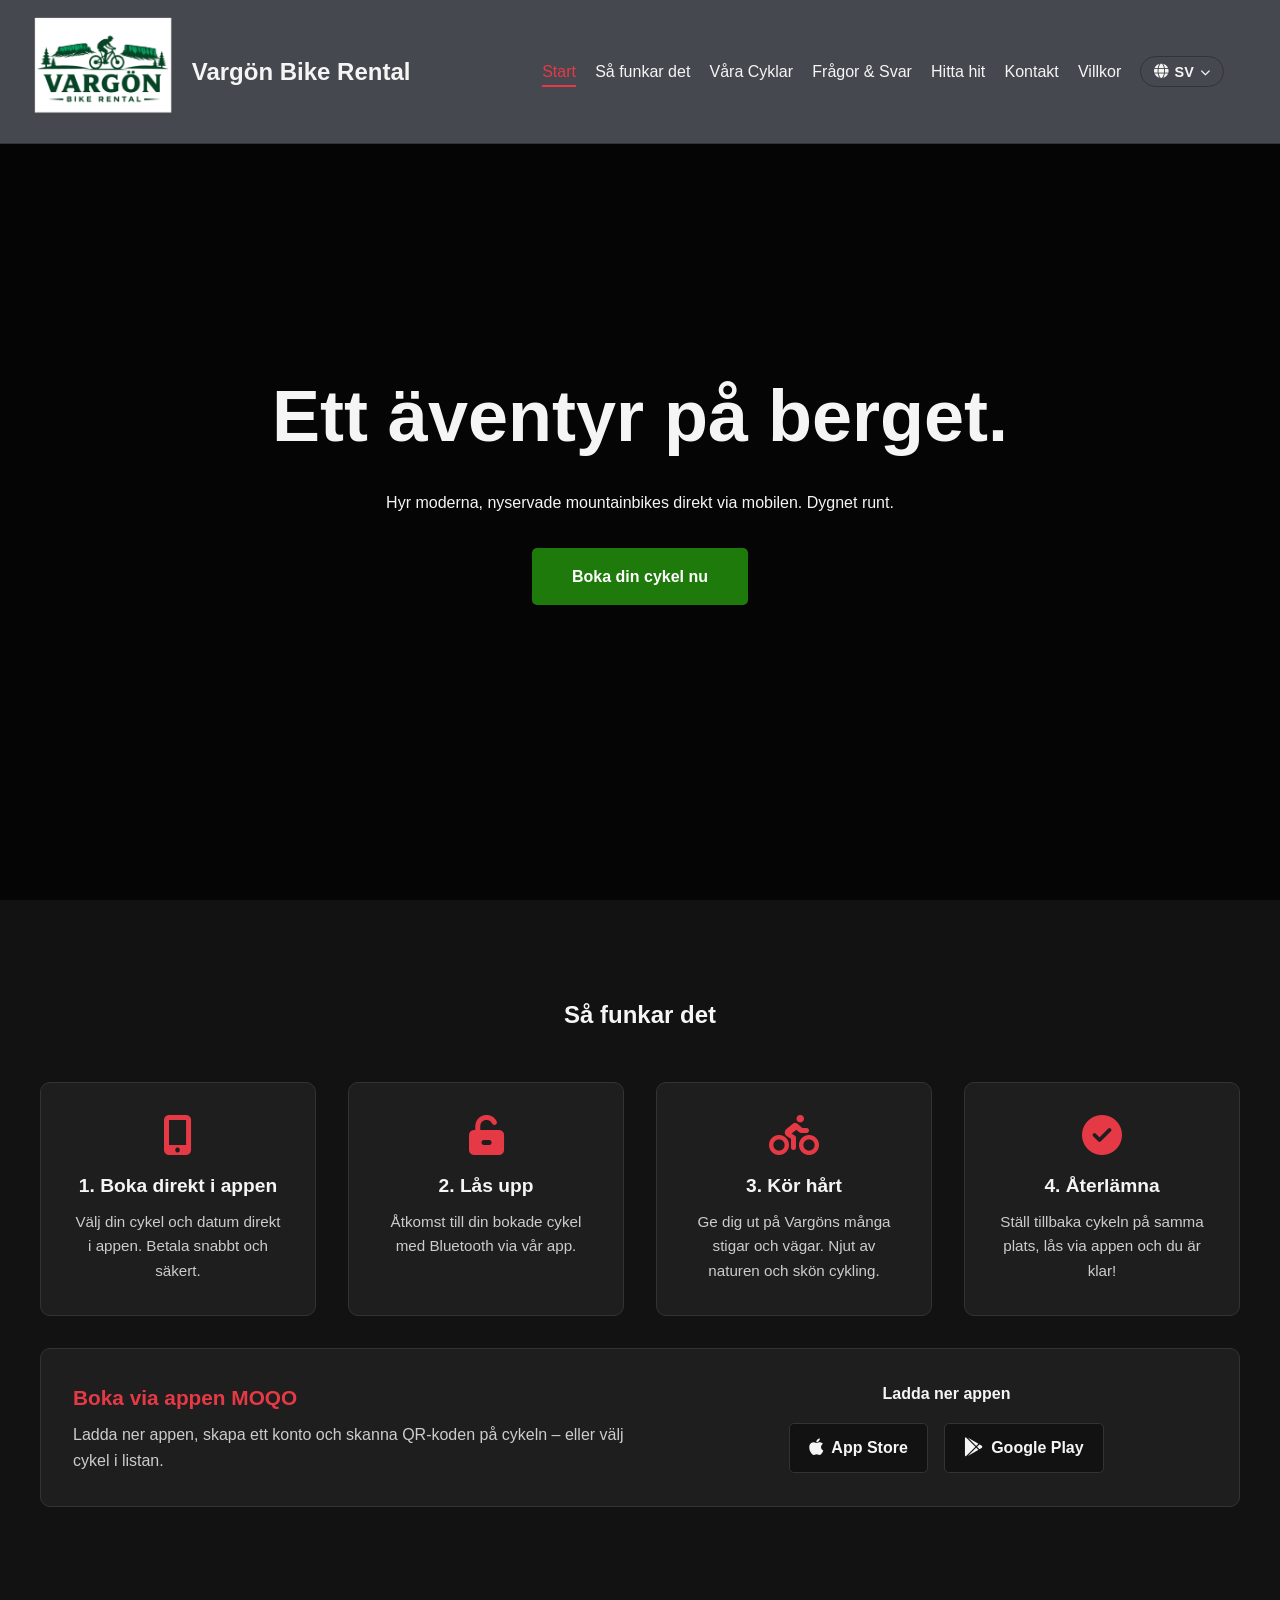
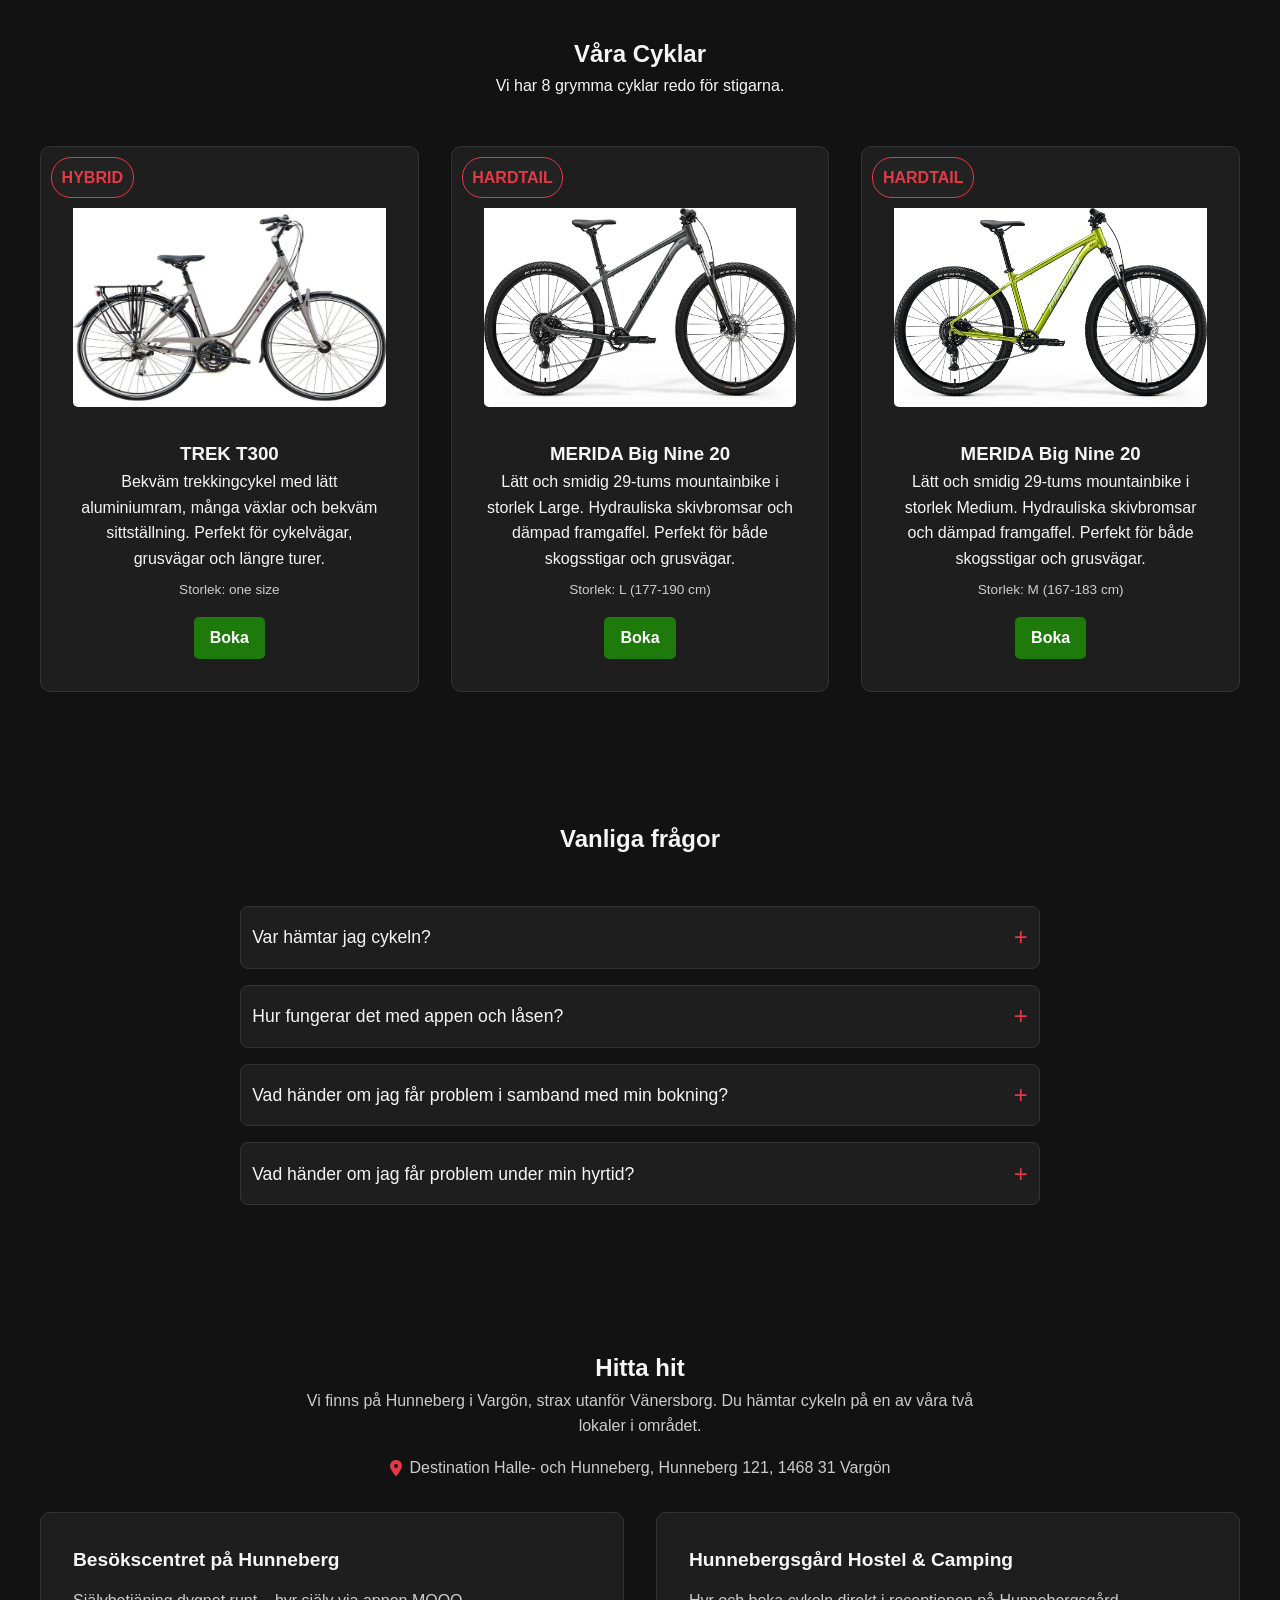
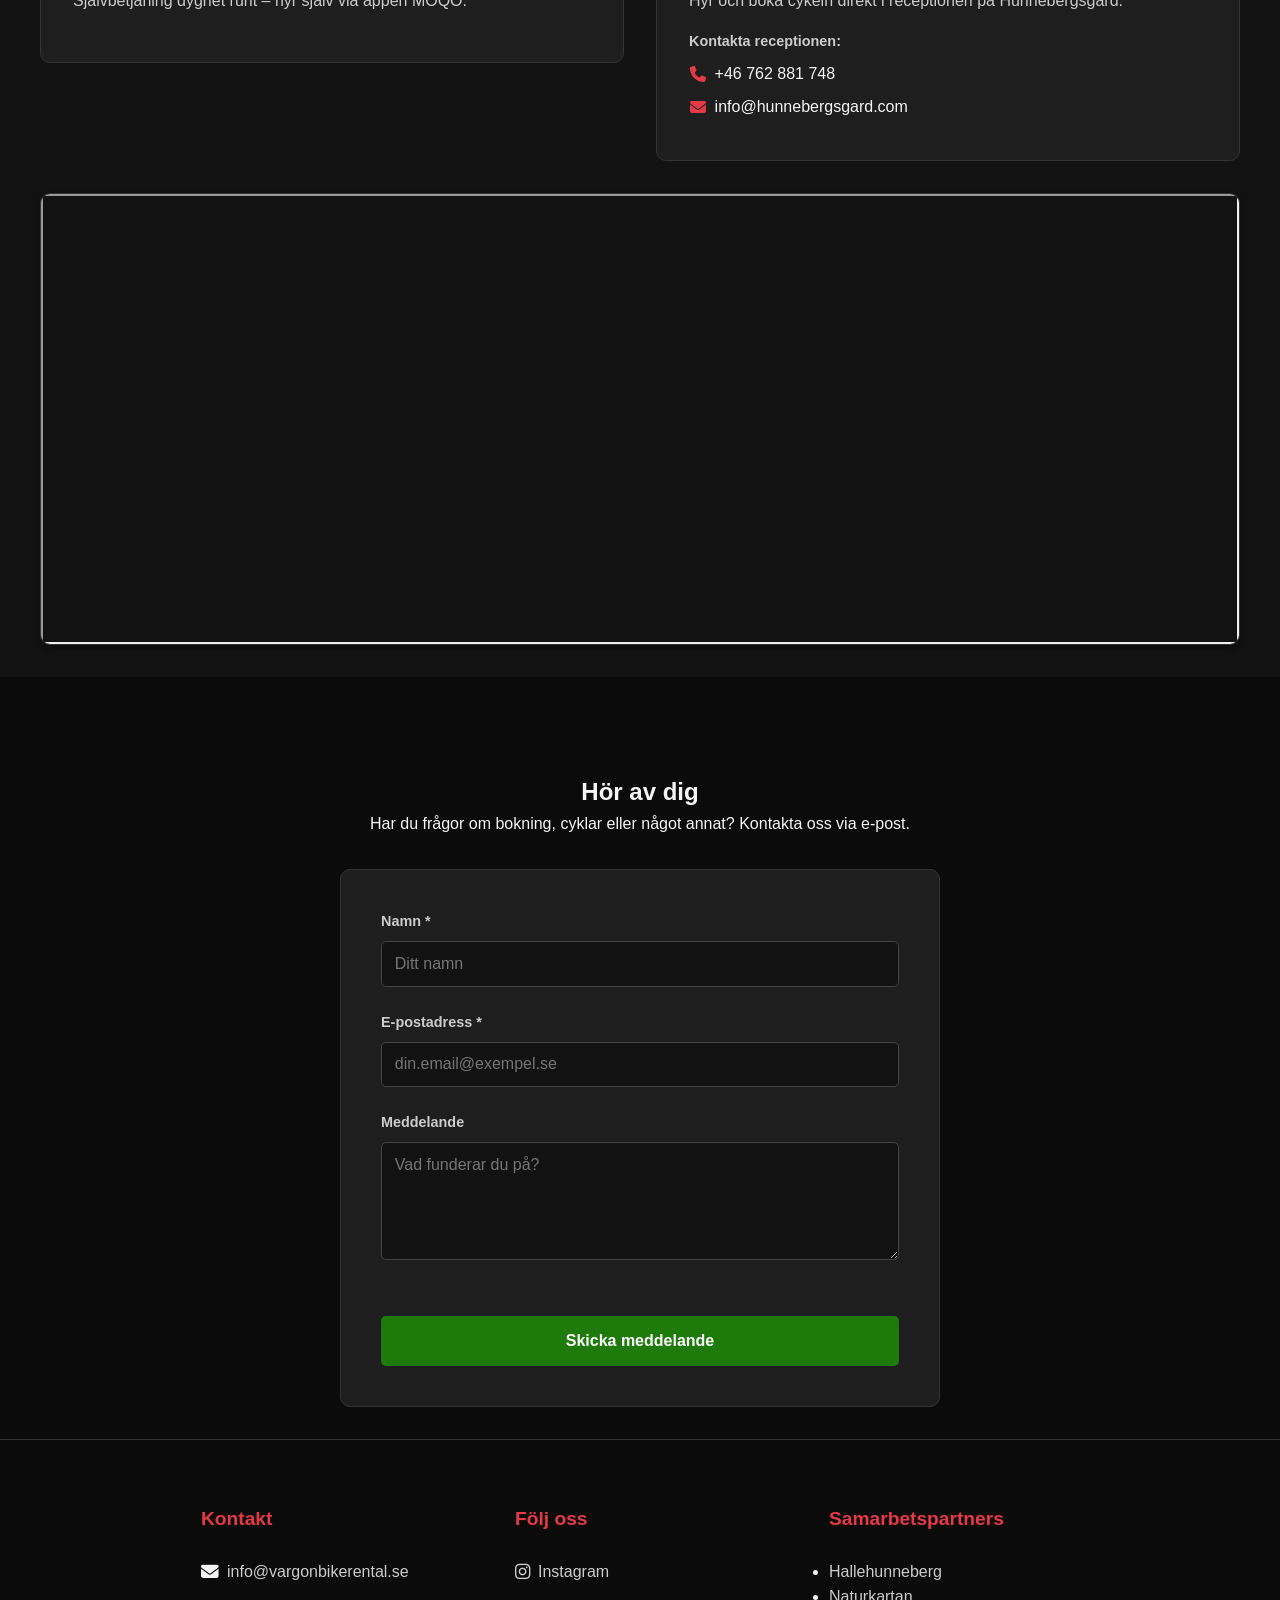
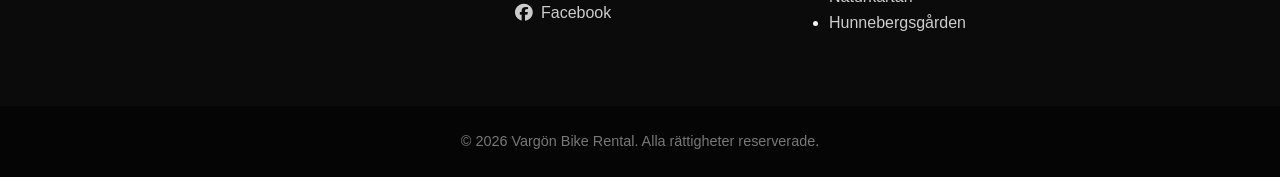
==== commit e2462100: "." ====
--- a/index.html
+++ b/index.html
@@ -177,6 +177,19 @@
               är framme vid cykeln använder du appen för att låsa upp det smarta
               låset via Bluetooth. Enkelt och helt kontaktlöst!
             </p>
+            <p class="faq-guide-intro" data-i18n="faq-guide-intro">
+              Följ vår guide:
+            </p>
+            <a
+              class="faq-doc-link"
+              href="public/manual-lanecyklar-vargon-bike-rental.pdf"
+              target="_blank"
+              rel="noopener noreferrer"
+              data-i18n-href="faq-guide-file"
+            >
+              <i class="fa-solid fa-file-pdf"></i>
+              <span data-i18n="faq-guide-label">Manual – lånecyklar</span>
+            </a>
           </div>
         </details>
 
@@ -247,16 +260,20 @@
           max-width: 700px;
         "
       >
-        Vi finns på Hunneberg, strax utanför Vargön. Du hämtar cykeln på en av
-        våra två lokaler i området.
+        Vi finns på Hunneberg i Vargön, strax utanför Vänersborg. Du hämtar
+        cykeln på en av våra två lokaler i området.
+      </p>
+      <p class="location-address">
+        <i class="fa-solid fa-location-dot"></i>
+        Destination Halle- och Hunneberg, Hunneberg 121, 1468 31 Vargön
       </p>
 
       <div class="location-grid">
         <!-- Lokal 1: Besökscentret (självbetjäning via appen) -->
         <div class="location-card">
-          <span class="location-badge" data-i18n="location-badge-app"
-            >Boka i appen</span
-          >
+          <!-- <p class="location-tag" data-i18n="location-badge-app">
+            Boka i appen
+          </p> -->
           <h3>Besökscentret på Hunneberg</h3>
           <p class="location-desc-text" data-i18n="location1-desc">
             Självbetjäning dygnet runt – hyr själv via appen MOQO.
@@ -265,9 +282,9 @@
 
         <!-- Lokal 2: Hunnebergsgård (bokning via receptionen) -->
         <div class="location-card">
-          <span class="location-badge" data-i18n="location-badge-reception"
-            >Boka i receptionen</span
-          >
+          <!-- <p class="location-tag" data-i18n="location-badge-reception">
+            Boka i receptionen
+          </p> -->
           <h3>Hunnebergsgård Hostel &amp; Camping</h3>
           <p class="location-desc-text" data-i18n="location2-desc">
             Hyr och boka cykeln direkt i receptionen på Hunnebergsgård.
--- a/style.css
+++ b/style.css
@@ -452,6 +452,40 @@
   color: var(--text-muted);
 }
 
+/* Länk till nedladdningsbar guide/manual i ett FAQ-svar */
+.faq-guide-intro {
+  margin-top: 0.75rem;
+  font-weight: 600;
+  color: var(--text-color);
+}
+
+.faq-doc-link {
+  display: inline-flex;
+  align-items: center;
+  gap: 0.6rem;
+  margin-top: 0.5rem;
+  padding: 0.6rem 1rem;
+  background-color: var(--bg-color);
+  border: 1px solid var(--border-color);
+  border-radius: var(--border-radius-sm);
+  color: var(--text-color);
+  text-decoration: none;
+  font-weight: 600;
+  transition:
+    border-color 0.3s,
+    color 0.3s;
+}
+
+.faq-doc-link:hover {
+  border-color: var(--primary-color);
+  color: var(--primary-color);
+}
+
+.faq-doc-link i {
+  font-size: 1.3rem;
+  color: var(--primary-color);
+}
+
 /* Nästlade frågor inuti ett FAQ-svar (t.ex. "Vad händer om jag får problem
    under min hyrtid?"), istället för att bara radbryta med <br /> */
 .faq-answer details.faq-sub {
@@ -483,9 +517,24 @@
   width: 100%;
 }
 
+.location-address {
+  display: flex;
+  align-items: center;
+  justify-content: center;
+  gap: 0.5rem;
+  margin-bottom: 2rem;
+  color: var(--text-muted);
+  text-align: center;
+}
+
+.location-address i {
+  color: var(--primary-color);
+}
+
 .location-grid {
   display: grid;
   grid-template-columns: repeat(auto-fit, minmax(280px, 1fr));
+  align-items: start;
   gap: 2rem;
   width: 100%;
   max-width: var(--max-width);
@@ -493,9 +542,8 @@
 }
 
 .location-card {
-  position: relative;
   background-color: var(--card-bg);
-  padding: 2.5rem 2rem 2rem 2rem;
+  padding: 2rem;
   border-radius: var(--border-radius-lg);
   border: 1px solid var(--border-color);
   text-align: left;
@@ -506,18 +554,13 @@
   font-size: 1.2rem;
 }
 
-.location-badge {
-  position: absolute;
-  top: 10px;
-  left: 10px;
-  background-color: #222;
-  border: 1px solid var(--primary-color);
-  color: var(--primary-color);
-  padding: 0.4rem 0.6rem;
+.location-tag {
+  color: var(--primary-color);
+  font-weight: 700;
   font-size: 0.85rem;
-  font-weight: bold;
-  border-radius: 20px;
   text-transform: uppercase;
+  letter-spacing: 0.05em;
+  margin-bottom: 0.5rem;
 }
 
 .location-desc-text {
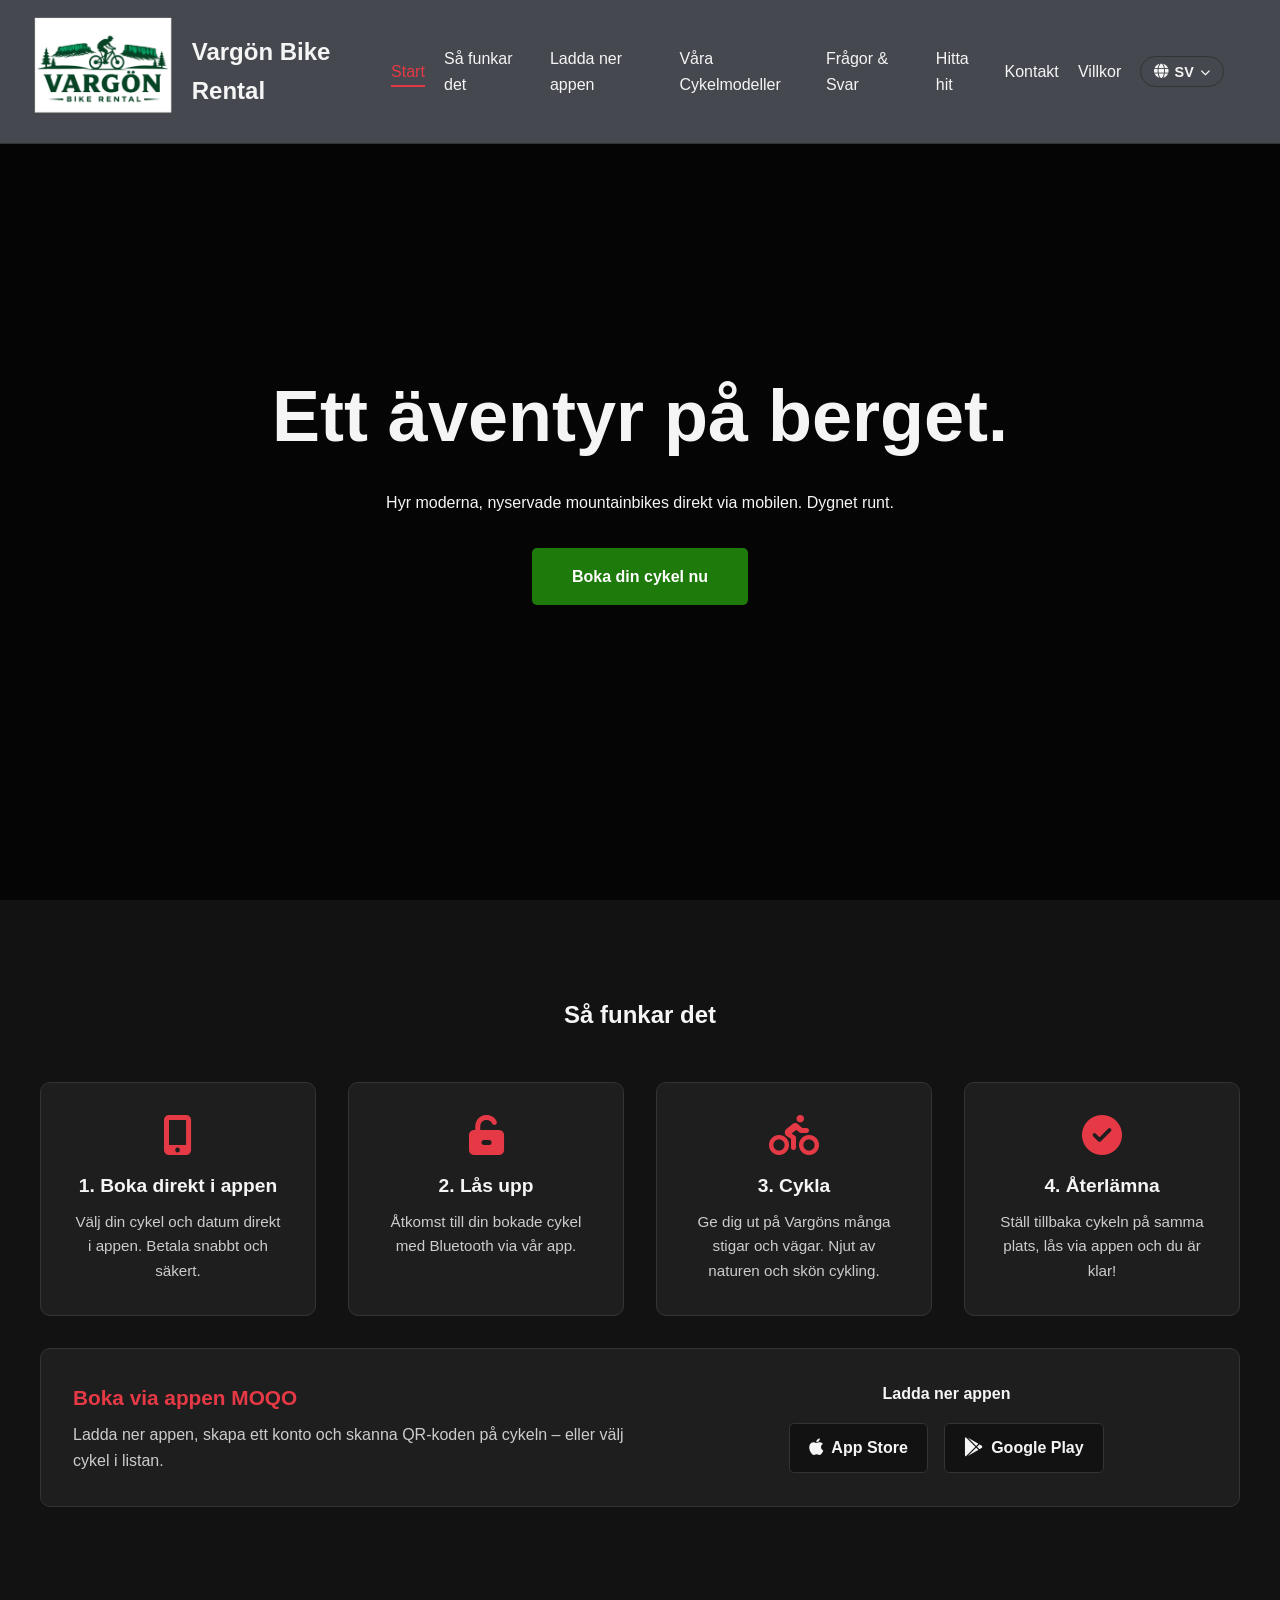
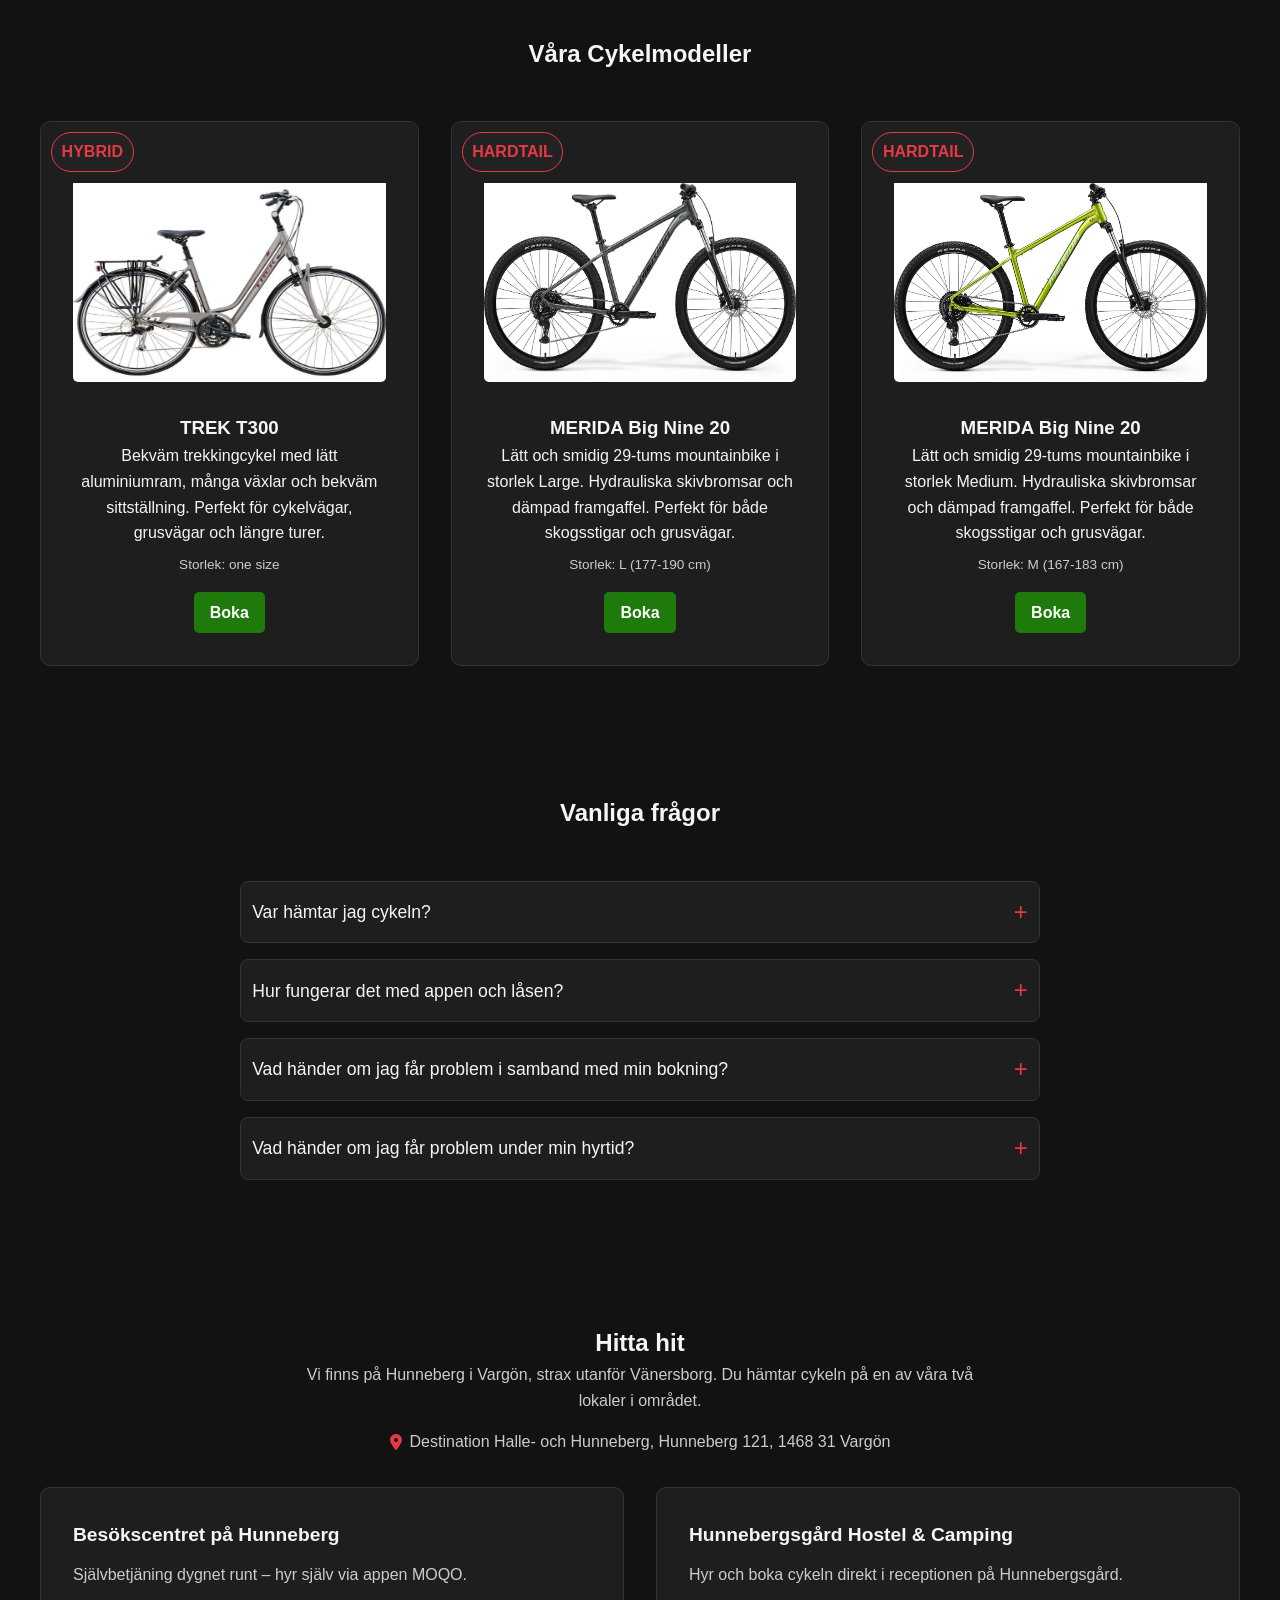
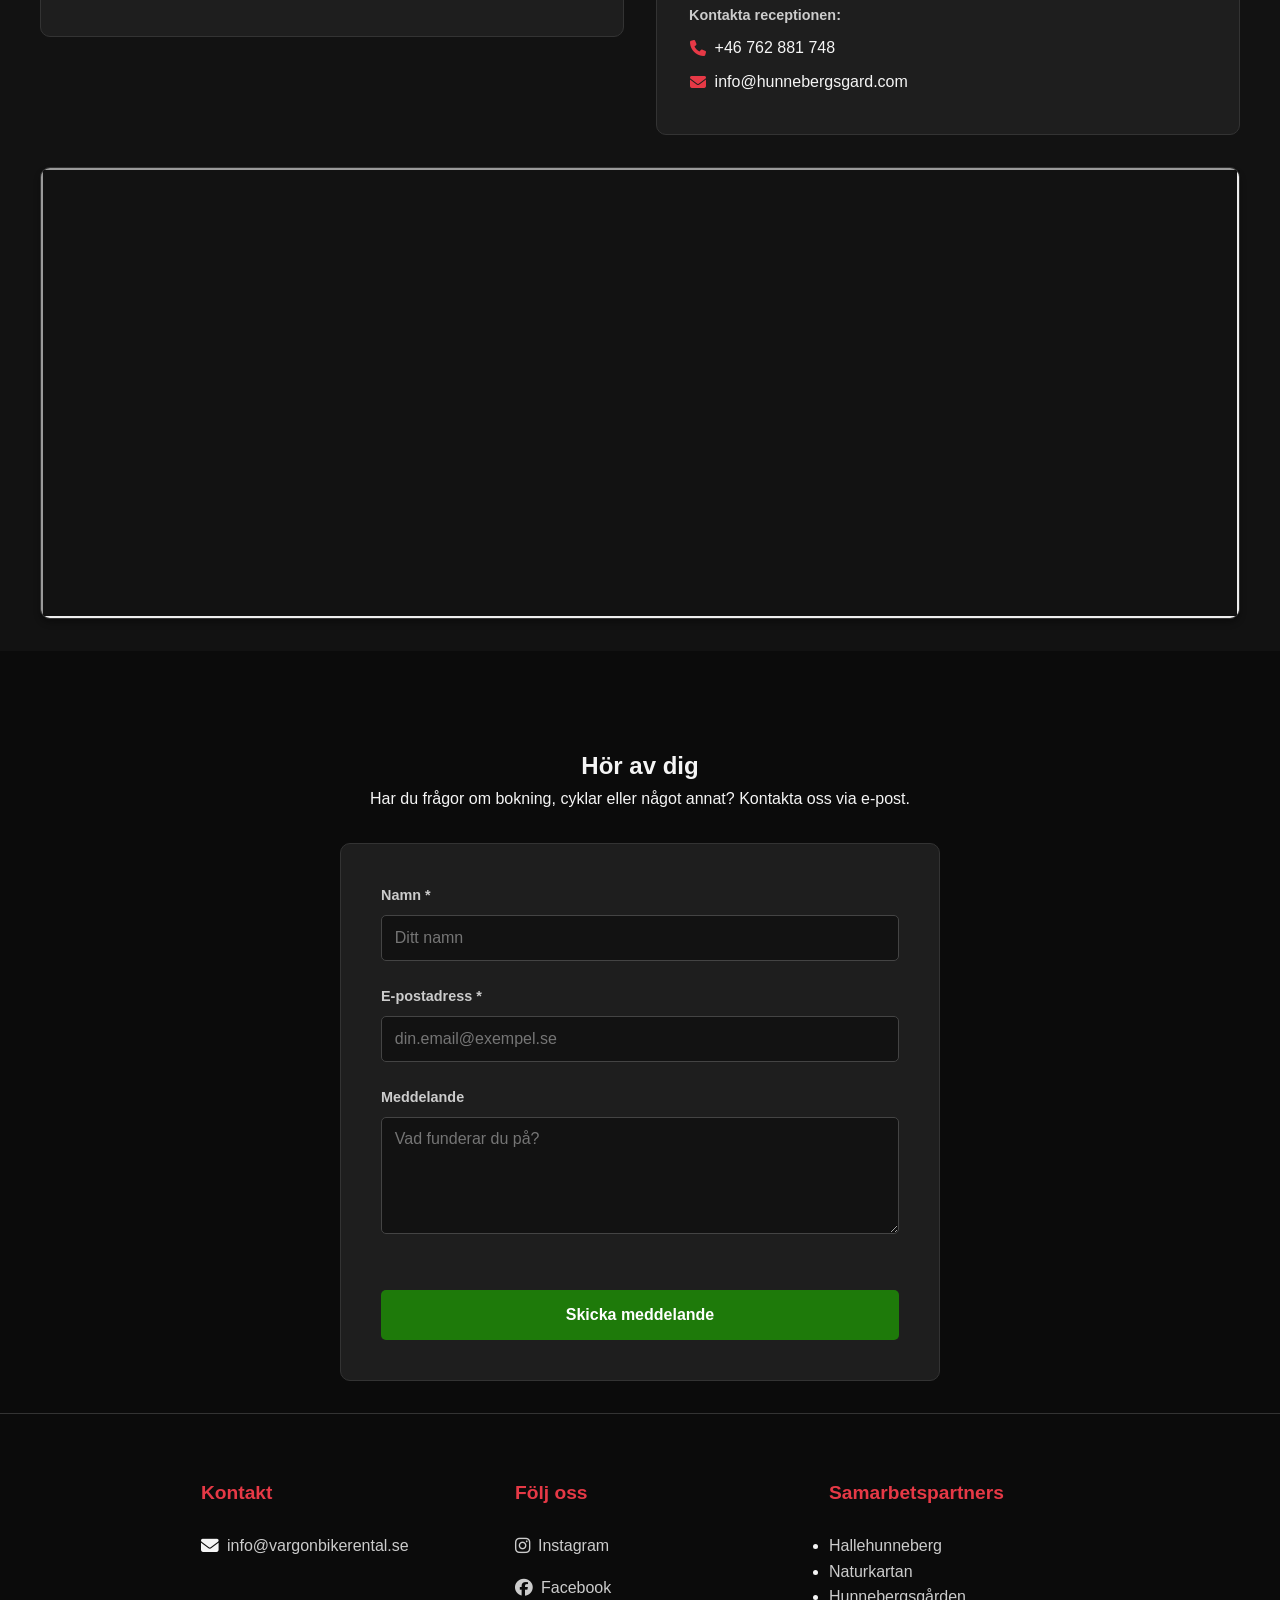
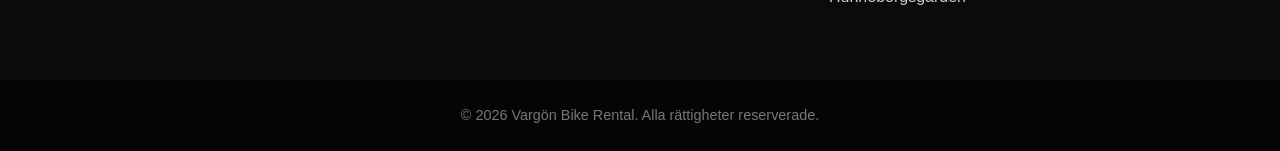
==== commit a1959352: "." ====
--- a/index.html
+++ b/index.html
@@ -27,7 +27,10 @@
         <ul id="nav-menu">
           <li><a href="#hero" data-i18n="nav-start">Start</a></li>
           <li><a href="#how-it-works" data-i18n="nav-how">Så funkar det</a></li>
-          <li><a href="#bikes" data-i18n="nav-bikes">Våra Cyklar</a></li>
+          <li>
+            <a href="#booking-cta" data-i18n="nav-download">Ladda ner appen</a>
+          </li>
+          <li><a href="#bikes" data-i18n="nav-bikes">Våra Cykelmodeller</a></li>
           <li><a href="#faq" data-i18n="nav-faq">Frågor & Svar</a></li>
           <li><a href="#location" data-i18n="nav-location">Hitta hit</a></li>
           <li><a href="#contact" data-i18n="nav-contact">Kontakt</a></li>
@@ -65,7 +68,9 @@
       <p data-i18n="hero-desc">
         Hyr moderna, nyservade mountainbikes direkt via mobilen. Dygnet runt.
       </p>
-      <a href="#bikes" class="btn" data-i18n="hero-btn">Boka din cykel nu</a>
+      <a href="#booking-cta" class="btn" data-i18n="hero-btn"
+        >Boka din cykel nu</a
+      >
     </section>
 
     <section id="how-it-works">
@@ -90,7 +95,7 @@
 
         <div class="step-card">
           <i class="fa-solid fa-person-biking step-icon"></i>
-          <h3 data-i18n="how-step3">3. Kör hårt</h3>
+          <h3 data-i18n="how-step3">3. Cykla</h3>
           <p data-i18n="how-step3-desc">
             Ge dig ut på Vargöns många stigar och vägar. Njut av naturen och
             skön cykling.
@@ -106,7 +111,7 @@
         </div>
       </div>
 
-      <div class="booking-cta">
+      <div class="booking-cta" id="booking-cta">
         <div class="booking-cta-text">
           <h3 data-i18n="how-book-title">Boka via appen MOQO</h3>
           <p data-i18n="how-book-desc">
@@ -141,8 +146,8 @@
     </section>
 
     <section id="bikes">
-      <h2 data-i18n="bikes-title">Våra Cyklar</h2>
-      <p data-i18n="bikes-desc">Vi har 8 grymma cyklar redo för stigarna.</p>
+      <h2 data-i18n="bikes-title">Våra Cykelmodeller</h2>
+      <!-- <p data-i18n="bikes-desc">Vi har 8 grymma cyklar redo för stigarna.</p> -->
 
       <div class="bike-grid" id="bike-grid"></div>
     </section>
--- a/style.css
+++ b/style.css
@@ -23,6 +23,10 @@
   --border-radius-sm: 5px; /* Knappar och inputs */
   --border-radius-lg: 10px; /* Kort och stora rutor */
   --max-width: 1200px; /* Hur bred sidan får bli på stora skärmar */
+
+  /* Höjden på den fasta headern - används för att ankarlänkar (#booking-cta
+     m.fl.) inte ska hamna gömda bakom den. Justeras för mobil längre ner. */
+  --header-height: 132px;
 }
 
 /* ==========================================
@@ -50,6 +54,8 @@
   display: flex;
   flex-direction: column;
   align-items: center;
+  /* Gör att ankarlänkar i menyn stannar under headern istället för bakom den */
+  scroll-margin-top: var(--header-height);
 }
 
 /* Allmänna knappar */
@@ -293,6 +299,10 @@
   border: 1px solid var(--border-color);
   border-radius: var(--border-radius-lg);
   padding: 2rem;
+  /* #booking-cta ligger mitt inne i sektionen "how-it-works", inte högst
+     upp - utan denna hamnar rutan gömd bakom den fasta headern när man
+     klickar på en "Boka"-knapp som länkar hit. */
+  scroll-margin-top: var(--header-height);
 }
 
 .booking-cta-text {
@@ -745,12 +755,32 @@
    RESPONSIVITET (MOBIL & TABLET)
    ========================================== */
 @media (max-width: 800px) {
+  :root {
+    /* Headern är mindre på mobil (se nedan), så ankarlänkarna ska bara
+       kompensera för den mindre höjden */
+    --header-height: 78px;
+  }
+
   #hero h1 {
     font-size: 2.5rem;
   }
 
   section {
     padding: 5rem 1.5rem 3rem;
+  }
+
+  /* Gör headern mindre och mer kompakt på mobil */
+  header {
+    padding: 0.6rem 1.2rem;
+  }
+
+  .logo-pic {
+    height: 48px;
+  }
+
+  .logo {
+    font-size: 1.1rem;
+    gap: 8px;
   }
 
   /* Mobilmeny / Hamburgare */
